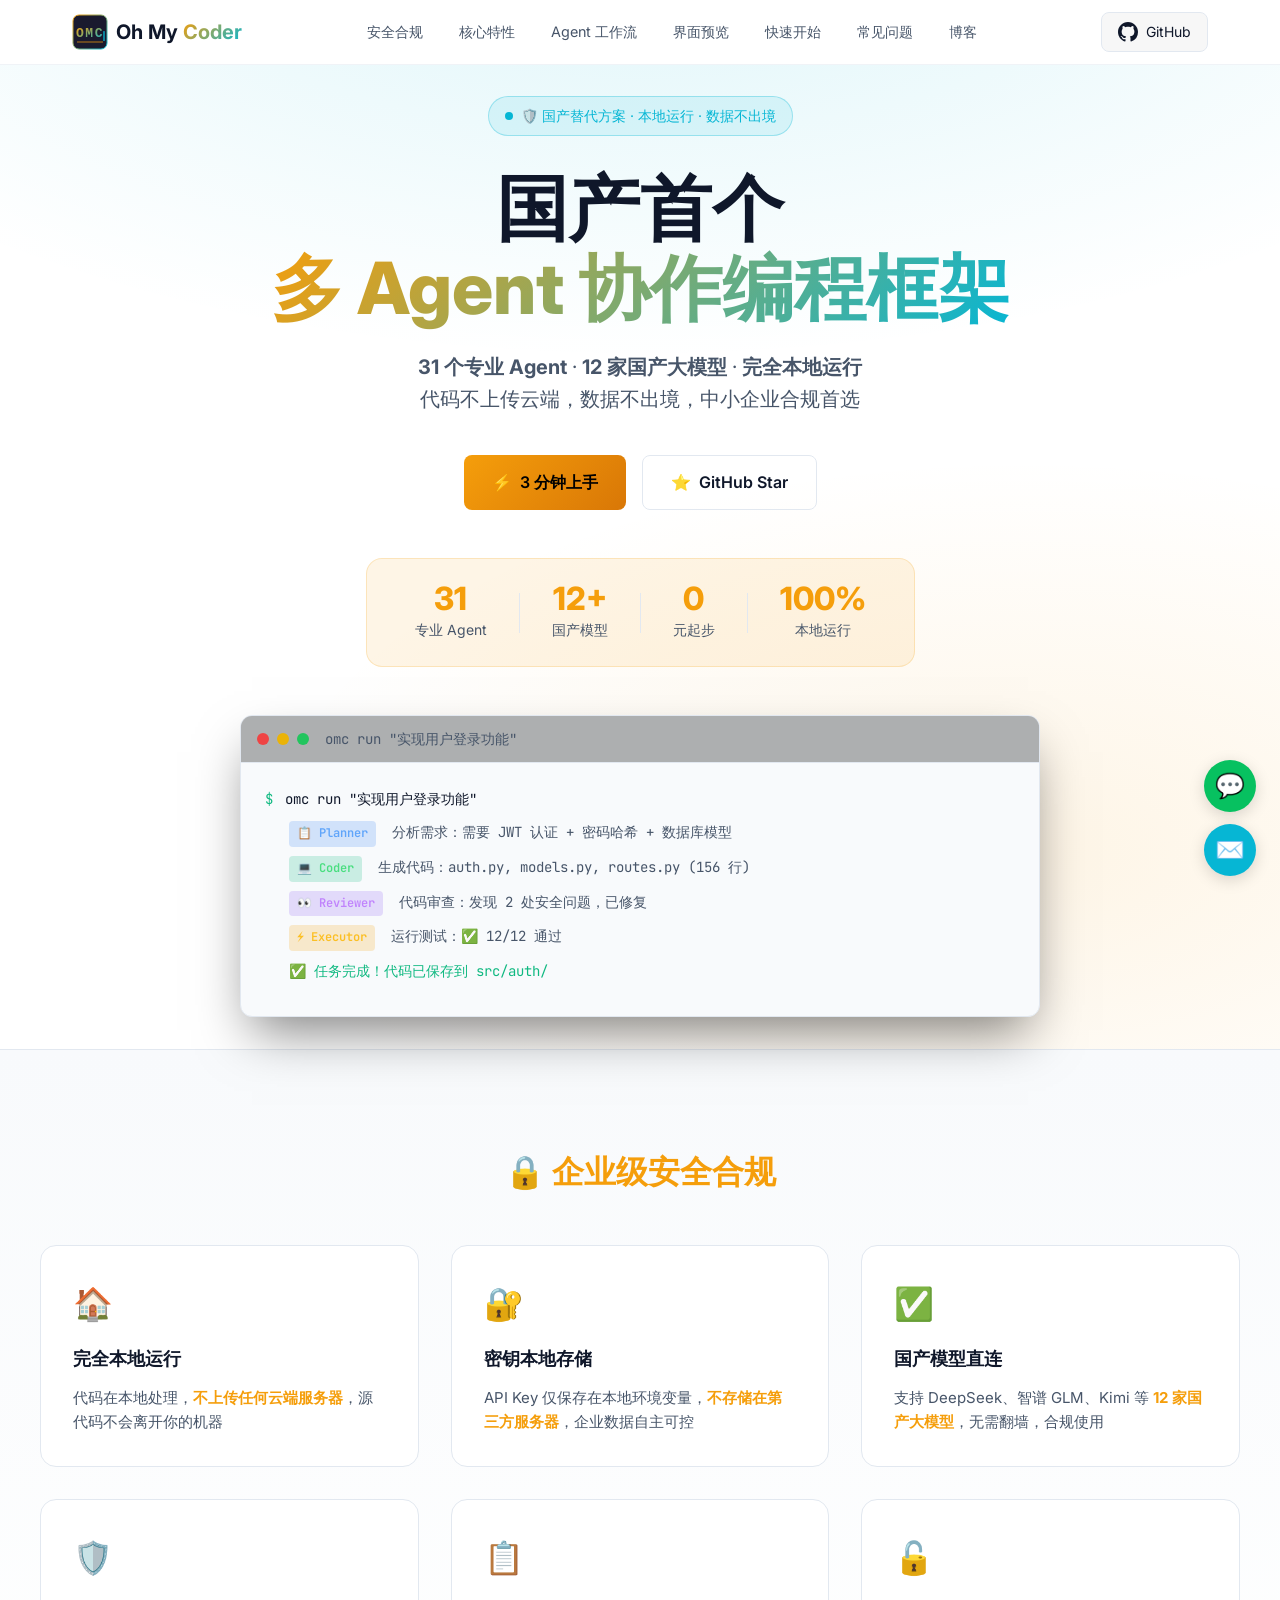
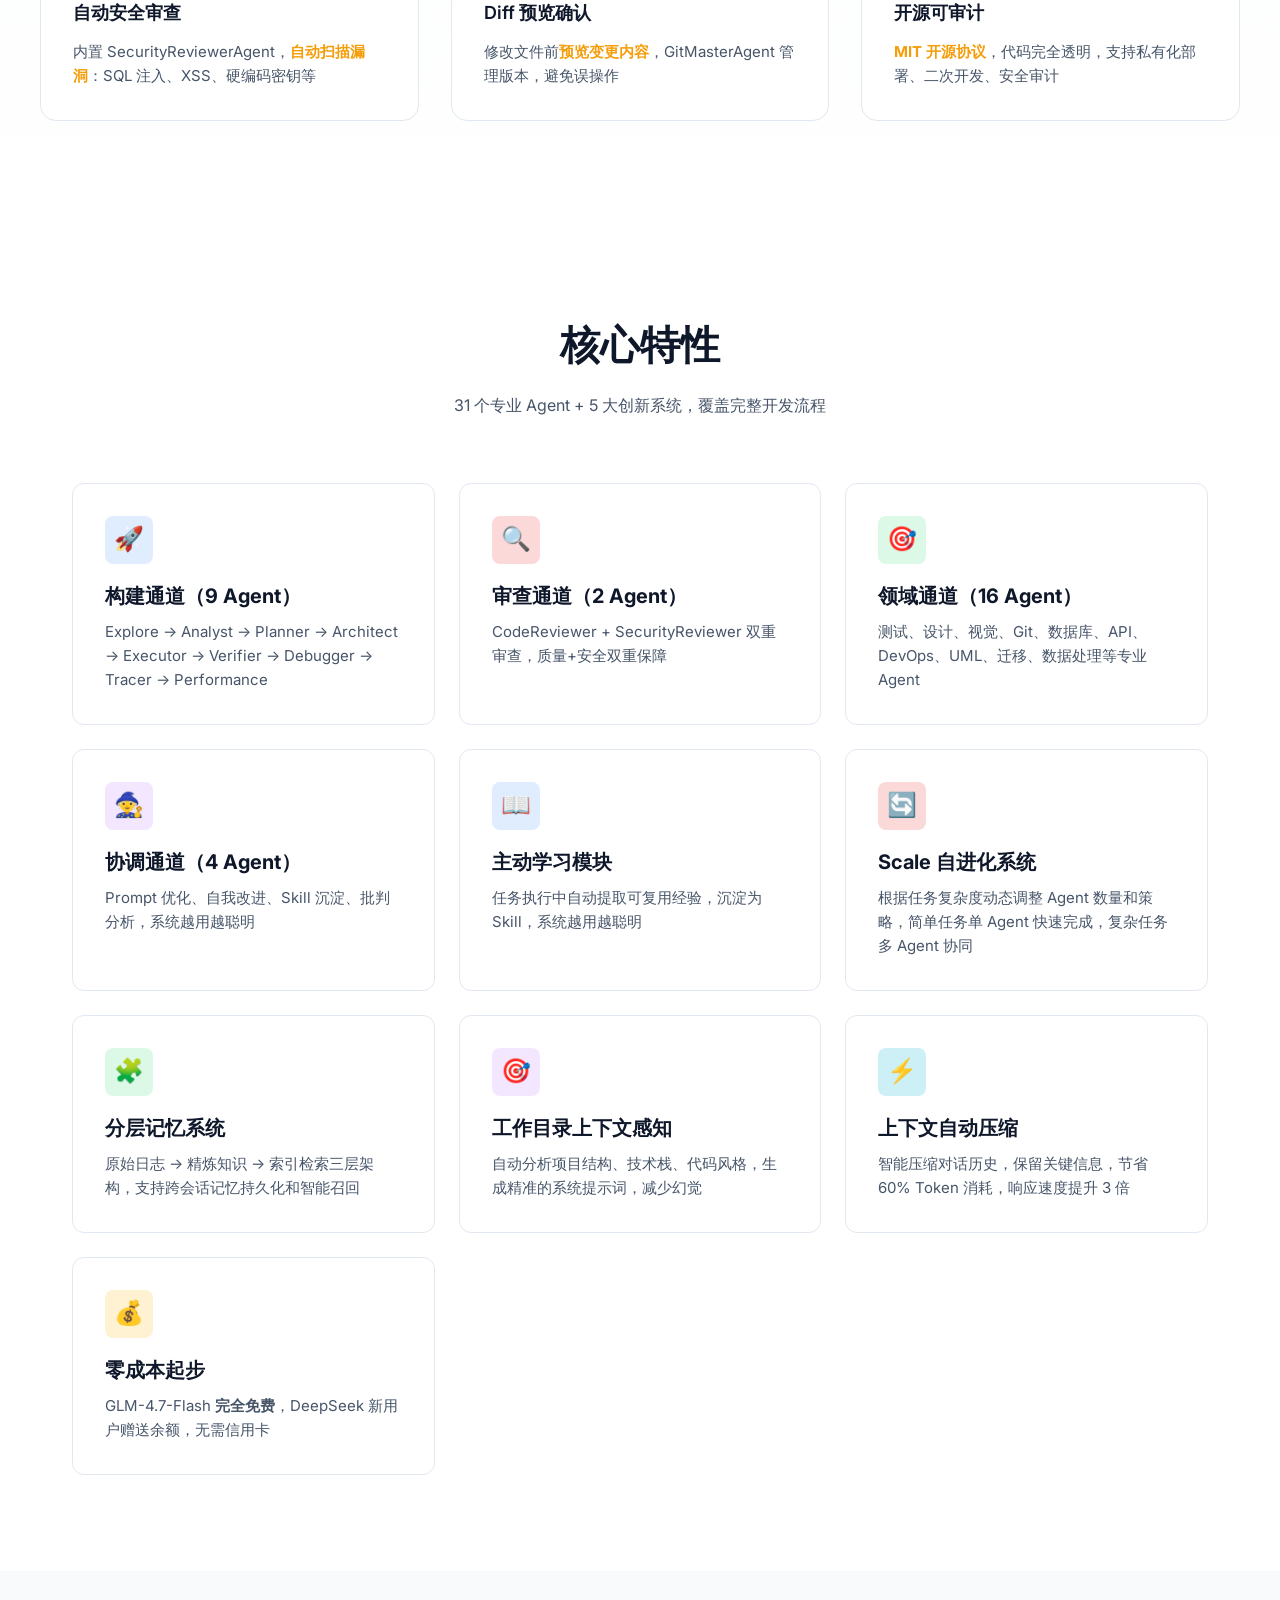
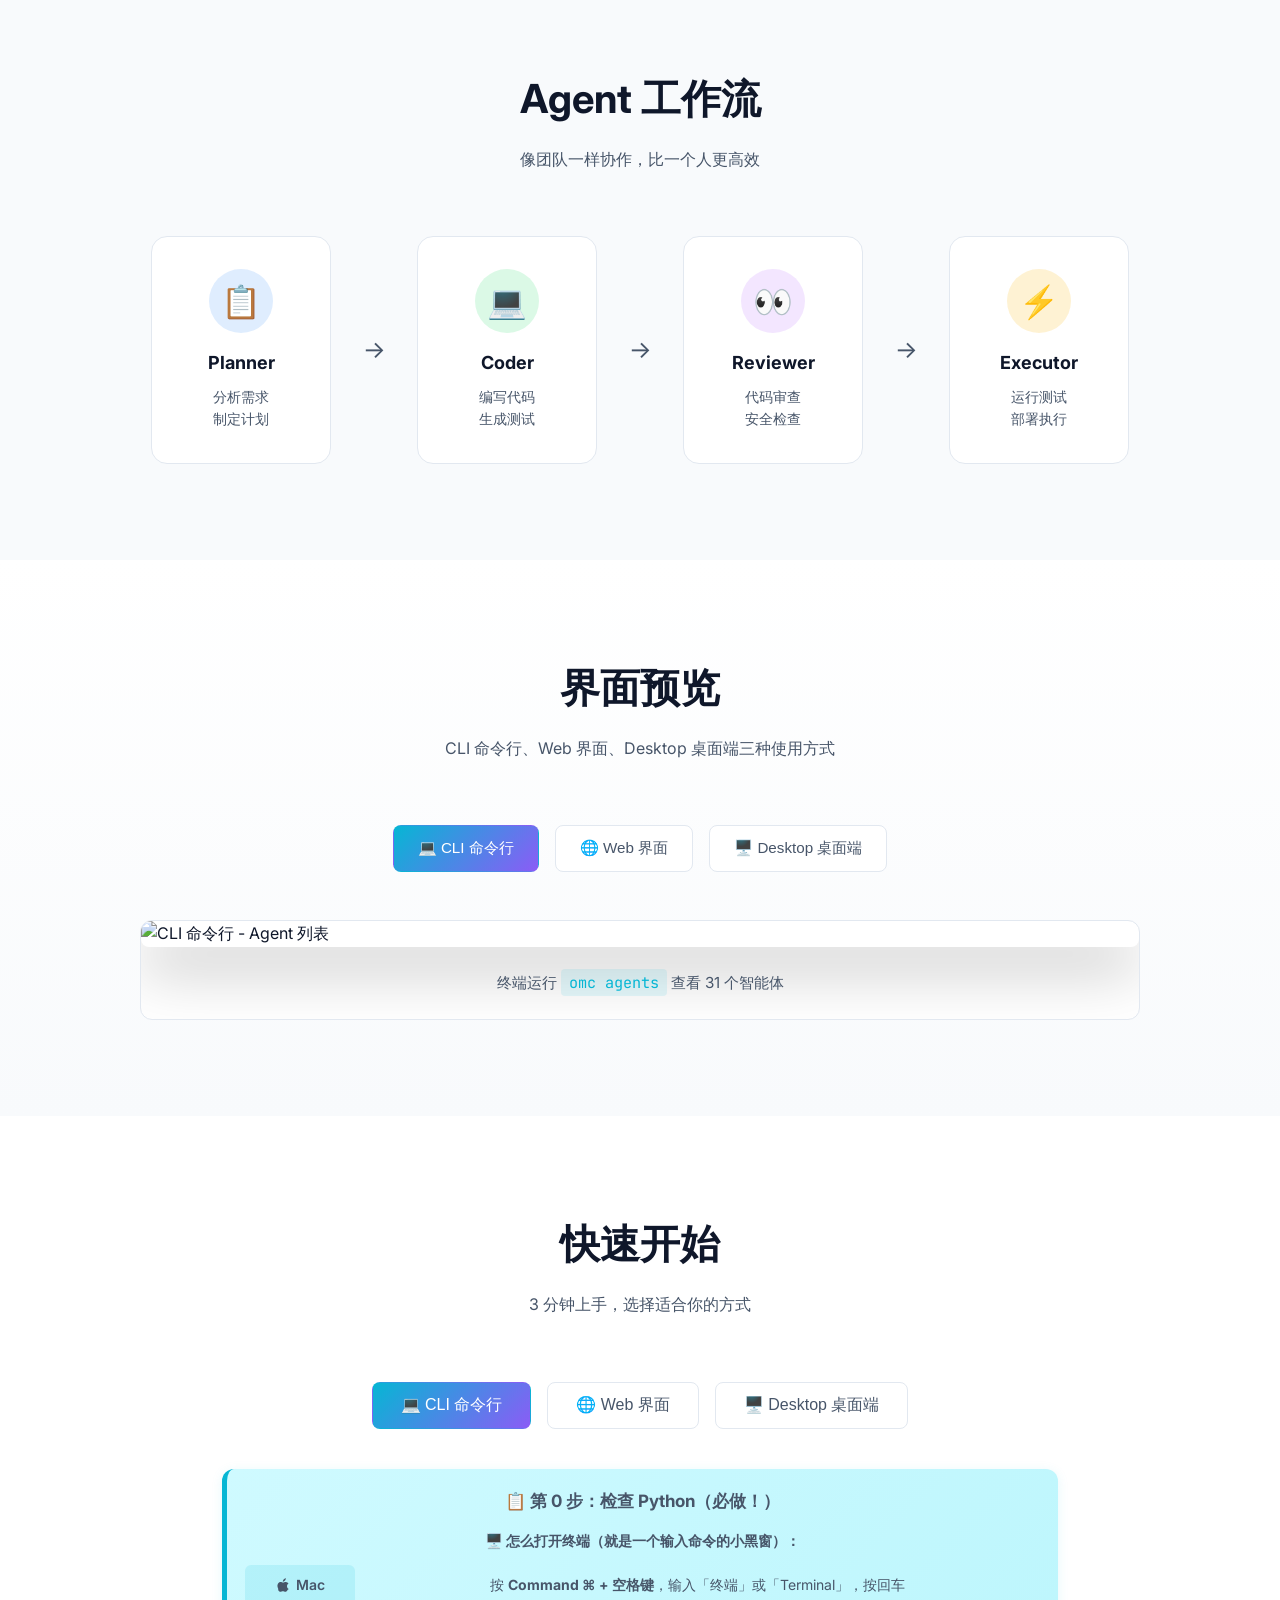
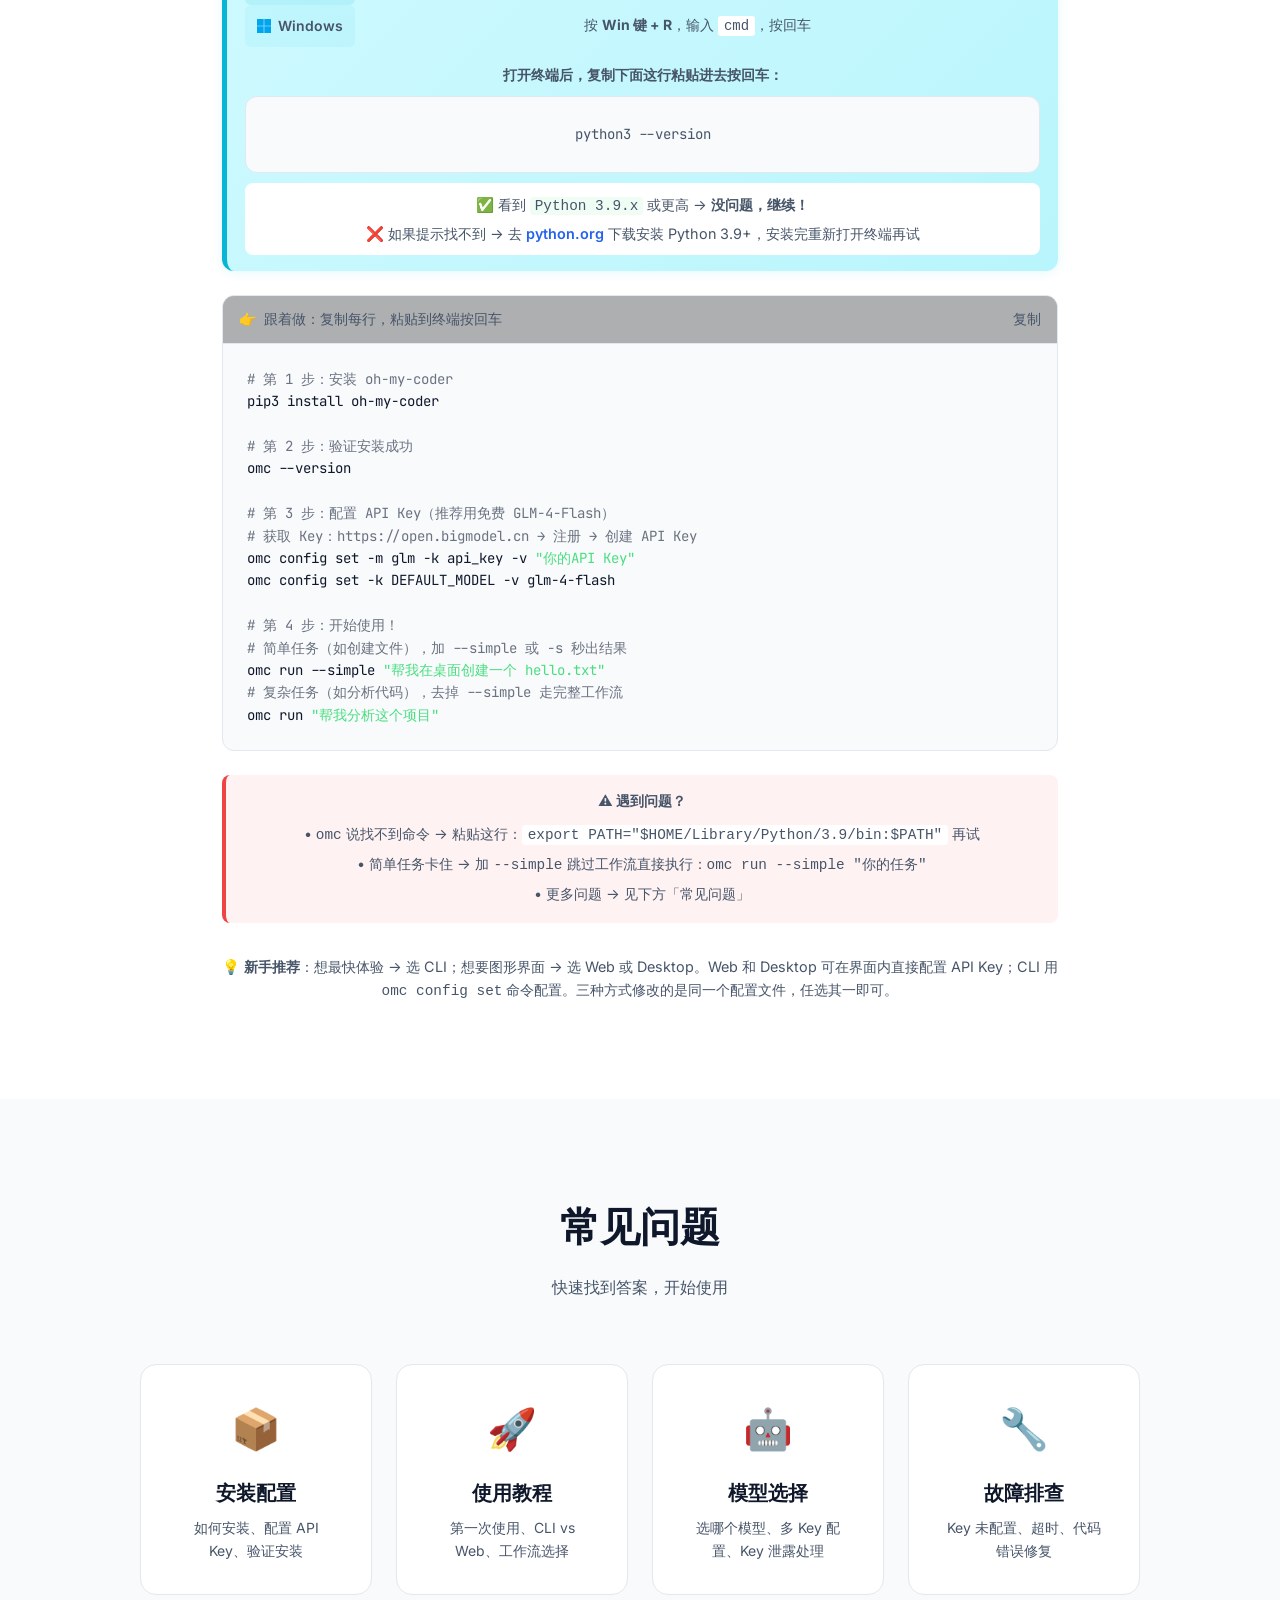
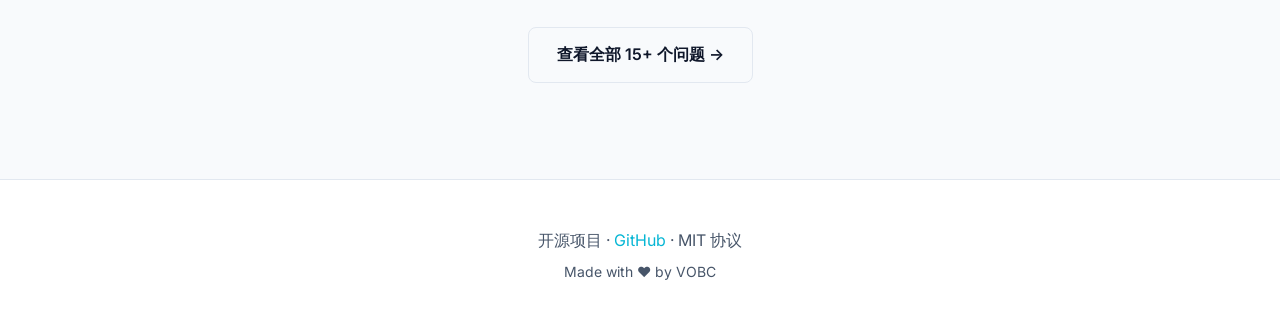
==== website/index.html @ d171e84e "Türkçe çeviri + Google Gemini desteği + deploy hazırlığı - Tüm kullanıcı arayüzü ve kaynak kodu Çinc" ====
<!DOCTYPE html>
<html lang="tr">
<head>
    <meta charset="UTF-8">
    <meta name="viewport" content="width=device-width, initial-scale=1.0">
    <title>Oh My Coder - AI Çoklu Agent İşbirliği Programlama Asistanı</title>
    <link rel="icon" type="image/svg+xml" href="assets/logo.svg">
    <link rel="preconnect" href="https://fonts.googleapis.com">
    <link href="https://fonts.googleapis.com/css2?family=JetBrains+Mono:wght@400;600;700&family=Inter:wght@400;500;600;700;800&display=swap" rel="stylesheet">
    <style>
        :root {
            --bg-primary: #ffffff;
            --bg-secondary: #f8fafc;
            --bg-card: #ffffff;
            --text-primary: #0f172a;
            --text-secondary: #475569;
            --accent-amber: #f59e0b;
            --accent-cyan: #06b6d4;
            --accent-green: #10b981;
            --accent-purple: #8b5cf6;
            --border: #e2e8f0;
        }

        * {
            margin: 0;
            padding: 0;
            box-sizing: border-box;
        }

        body {
            font-family: 'Inter', -apple-system, sans-serif;
            background: var(--bg-primary);
            color: var(--text-primary);
            line-height: 1.6;
            overflow-x: hidden;
        }

        /* Hero Section */
        .hero {
            min-height: 100vh;
            display: flex;
            flex-direction: column;
            justify-content: center;
            align-items: center;
            text-align: center;
            padding: 2rem;
            position: relative;
            background: 
                radial-gradient(ellipse 80% 50% at 50% -20%, rgba(6, 182, 212, 0.15), transparent),
                radial-gradient(ellipse 60% 40% at 80% 80%, rgba(245, 158, 11, 0.1), transparent);
        }

        .hero-badge {
            display: inline-flex;
            align-items: center;
            gap: 0.5rem;
            padding: 0.5rem 1rem;
            background: rgba(6, 182, 212, 0.1);
            border: 1px solid rgba(6, 182, 212, 0.3);
            border-radius: 9999px;
            font-size: 0.875rem;
            color: var(--accent-cyan);
            margin-bottom: 2rem;
            animation: fadeInUp 0.6s ease-out;
        }

        .hero-badge::before {
            content: '';
            width: 8px;
            height: 8px;
            background: var(--accent-cyan);
            border-radius: 50%;
            animation: pulse 2s infinite;
        }

        .hero h1 {
            font-size: clamp(2.5rem, 6vw, 4.5rem);
            font-weight: 800;
            line-height: 1.1;
            margin-bottom: 1.5rem;
            animation: fadeInUp 0.6s ease-out 0.1s both;
        }

        .hero h1 .highlight {
            background: linear-gradient(135deg, var(--accent-amber), var(--accent-cyan));
            -webkit-background-clip: text;
            -webkit-text-fill-color: transparent;
            background-clip: text;
        }

        .hero-subtitle {
            font-size: clamp(1rem, 2vw, 1.25rem);
            color: var(--text-secondary);
            max-width: 600px;
            margin-bottom: 2.5rem;
            animation: fadeInUp 0.6s ease-out 0.2s both;
        }

        .hero-buttons {
            display: flex;
            gap: 1rem;
            flex-wrap: wrap;
            justify-content: center;
            animation: fadeInUp 0.6s ease-out 0.3s both;
        }

        .btn {
            display: inline-flex;
            align-items: center;
            gap: 0.5rem;
            padding: 0.875rem 1.75rem;
            border-radius: 0.5rem;
            font-weight: 600;
            text-decoration: none;
            transition: all 0.2s;
            cursor: pointer;
            border: none;
            font-size: 1rem;
        }

        .btn-primary {
            background: linear-gradient(135deg, var(--accent-amber), #d97706);
            color: #000;
        }

        .btn-primary:hover {
            transform: translateY(-2px);
            box-shadow: 0 10px 40px rgba(245, 158, 11, 0.3);
        }

        .btn-secondary {
            background: transparent;
            color: var(--text-primary);
            border: 1px solid var(--border);
        }

        .btn-secondary:hover {
            background: rgba(255,255,255,0.05);
            border-color: var(--accent-cyan);
        }

        /* Terminal Demo */
        .terminal-demo {
            max-width: 800px;
            width: 100%;
            margin: 3rem auto 0;
            background: var(--bg-secondary);
            border-radius: 0.75rem;
            border: 1px solid var(--border);
            overflow: hidden;
            animation: fadeInUp 0.6s ease-out 0.4s both;
            box-shadow: 0 25px 50px -12px rgba(0, 0, 0, 0.5);
        }

        .terminal-header {
            display: flex;
            align-items: center;
            gap: 0.5rem;
            padding: 0.75rem 1rem;
            background: rgba(0,0,0,0.3);
            border-bottom: 1px solid var(--border);
        }

        .terminal-dot {
            width: 12px;
            height: 12px;
            border-radius: 50%;
        }

        .terminal-dot.red { background: #ef4444; }
        .terminal-dot.yellow { background: #eab308; }
        .terminal-dot.green { background: #22c55e; }

        .terminal-title {
            margin-left: 0.5rem;
            font-size: 0.875rem;
            color: var(--text-secondary);
            font-family: 'JetBrains Mono', monospace;
        }

        .terminal-body {
            padding: 1.5rem;
            font-family: 'JetBrains Mono', monospace;
            font-size: 0.875rem;
            line-height: 1.8;
        }

        .terminal-line {
            display: flex;
            align-items: flex-start;
            gap: 0.75rem;
            margin-bottom: 0.5rem;
            opacity: 0;
            animation: typeIn 0.3s ease-out forwards;
        }

        .terminal-prompt {
            color: var(--accent-green);
            flex-shrink: 0;
        }

        .terminal-command {
            color: var(--text-primary);
        }

        .terminal-output {
            color: var(--text-secondary);
            padding-left: 1.5rem;
        }

        .terminal-agent {
            display: inline-flex;
            align-items: center;
            gap: 0.25rem;
            padding: 0.125rem 0.5rem;
            border-radius: 0.25rem;
            font-size: 0.75rem;
            font-weight: 600;
            margin-right: 0.5rem;
        }

        .agent-planner { background: rgba(59, 130, 246, 0.2); color: #60a5fa; }
        .agent-coder { background: rgba(16, 185, 129, 0.2); color: #4ade80; }
        .agent-reviewer { background: rgba(139, 92, 246, 0.2); color: #c084fc; }
        .agent-executor { background: rgba(245, 158, 11, 0.2); color: #fbbf24; }

        /* Stats Bar */
        .stats-bar {
            display: flex;
            justify-content: center;
            align-items: center;
            gap: 2rem;
            margin-top: 3rem;
            padding: 1.5rem 3rem;
            background: rgba(245, 158, 11, 0.1);
            border: 1px solid rgba(245, 158, 11, 0.2);
            border-radius: 1rem;
            animation: fadeInUp 0.6s ease-out 0.5s both;
        }

        .stat-item {
            text-align: center;
        }

        .stat-number {
            font-size: 2rem;
            font-weight: 800;
            color: var(--accent-amber);
            line-height: 1;
        }

        .stat-label {
            font-size: 0.875rem;
            color: var(--text-secondary);
            margin-top: 0.25rem;
        }

        .stat-divider {
            width: 1px;
            height: 40px;
            background: var(--border);
        }

        @media (max-width: 768px) {
            .stats-bar {
                flex-wrap: wrap;
                gap: 1rem;
                padding: 1rem;
            }
            .stat-divider {
                display: none;
            }
            .stat-item {
                min-width: 80px;
            }
        }

        /* Features */
        .features {
            padding: 6rem 2rem;
            max-width: 1200px;
            margin: 0 auto;
        }

        .section-title {
            text-align: center;
            font-size: 2.5rem;
            font-weight: 700;
            margin-bottom: 1rem;
        }

        .section-subtitle {
            text-align: center;
            color: var(--text-secondary);
            margin-bottom: 4rem;
        }

        .features-grid {
            display: grid;
            grid-template-columns: repeat(auto-fit, minmax(280px, 1fr));
            gap: 1.5rem;
        }

        .feature-card {
            background: var(--bg-card);
            border: 1px solid var(--border);
            border-radius: 0.75rem;
            padding: 2rem;
            transition: all 0.3s;
        }

        .feature-card:hover {
            transform: translateY(-4px);
            border-color: var(--accent-cyan);
            box-shadow: 0 20px 40px rgba(6, 182, 212, 0.1);
        }

        .feature-icon {
            width: 48px;
            height: 48px;
            display: flex;
            align-items: center;
            justify-content: center;
            border-radius: 0.5rem;
            font-size: 1.5rem;
            margin-bottom: 1rem;
        }

        .feature-card h3 {
            font-size: 1.25rem;
            margin-bottom: 0.5rem;
        }

        .feature-card p {
            color: var(--text-secondary);
            font-size: 0.9375rem;
        }

        /* Agents */
        .agents-section {
            padding: 6rem 2rem;
            background: var(--bg-secondary);
        }

        .agents-container {
            max-width: 1000px;
            margin: 0 auto;
        }

        .agents-visual {
            display: flex;
            justify-content: center;
            gap: 2rem;
            flex-wrap: wrap;
            margin-top: 3rem;
        }

        .agent-node {
            text-align: center;
            padding: 2rem;
            background: var(--bg-card);
            border: 1px solid var(--border);
            border-radius: 1rem;
            min-width: 180px;
            transition: all 0.3s;
        }

        .agent-node:hover {
            transform: scale(1.05);
        }

        .agent-node.planner:hover { border-color: #60a5fa; box-shadow: 0 0 30px rgba(96, 165, 250, 0.2); }
        .agent-node.coder:hover { border-color: #4ade80; box-shadow: 0 0 30px rgba(74, 222, 128, 0.2); }
        .agent-node.reviewer:hover { border-color: #c084fc; box-shadow: 0 0 30px rgba(192, 132, 252, 0.2); }
        .agent-node.executor:hover { border-color: #fbbf24; box-shadow: 0 0 30px rgba(251, 191, 36, 0.2); }

        .agent-avatar {
            width: 64px;
            height: 64px;
            border-radius: 50%;
            display: flex;
            align-items: center;
            justify-content: center;
            font-size: 2rem;
            margin: 0 auto 1rem;
        }

        .agent-node.planner .agent-avatar { background: rgba(96, 165, 250, 0.2); }
        .agent-node.coder .agent-avatar { background: rgba(74, 222, 128, 0.2); }
        .agent-node.reviewer .agent-avatar { background: rgba(192, 132, 252, 0.2); }
        .agent-node.executor .agent-avatar { background: rgba(251, 191, 36, 0.2); }

        .agent-node h4 {
            font-size: 1.125rem;
            margin-bottom: 0.5rem;
        }

        .agent-node p {
            color: var(--text-secondary);
            font-size: 0.875rem;
        }

        .agent-arrow {
            display: flex;
            align-items: center;
            color: var(--text-secondary);
            font-size: 1.5rem;
        }

        /* Quick Start */
        .quickstart {
            padding: 6rem 2rem;
            max-width: 900px;
            margin: 0 auto;
        }

        /* Quick Start Tabs */
        .qs-tabs {
            display: flex;
            justify-content: center;
            gap: 1rem;
            margin-bottom: 2.5rem;
            flex-wrap: wrap;
        }

        .qs-tab-btn {
            padding: 0.75rem 1.75rem;
            background: var(--bg-card);
            border: 1px solid var(--border);
            border-radius: 8px;
            color: var(--text-secondary);
            font-size: 1rem;
            font-weight: 500;
            cursor: pointer;
            transition: all 0.3s ease;
        }

        .qs-tab-btn:hover {
            border-color: var(--accent-cyan);
            color: var(--text-primary);
            transform: translateY(-2px);
        }

        .qs-tab-btn.active {
            background: linear-gradient(135deg, var(--accent-cyan), var(--accent-purple));
            color: white;
            border-color: transparent;
        }

        .qs-content.hidden { display: none; }

        .qs-note {
            text-align: center;
            margin-top: 2rem;
            color: var(--text-secondary);
            font-size: 0.9rem;
        }

        .qs-note a {
            color: var(--accent-cyan);
            text-decoration: none;
            font-weight: 500;
        }

        .qs-note a:hover { text-decoration: underline; }

        /* 各 Tab 主题色 — 第 0 步提示框 */
        .qs-note-cyan {
            background: linear-gradient(135deg, rgb(207 250 255) 0%, rgb(185 245 252) 100%);
            border-left: 5px solid var(--accent-cyan);
            box-shadow: 0 2px 12px rgba(6,182,212,0.10);
        }
        .qs-note-purple {
            background: linear-gradient(135deg, #ede9fe 0%, #ddd6fe 100%);
            border-left: 5px solid var(--accent-purple);
            box-shadow: 0 2px 12px rgba(139,92,246,0.10);
        }
        .qs-note-amber {
            background: linear-gradient(135deg, #fef3c7 0%, #fde68a 100%);
            border-left: 5px solid #f59e0b;
            box-shadow: 0 2px 12px rgba(245,158,11,0.10);
        }

        /* Trust Banner */
        .trust-banner {
            padding: 6rem 2rem;
            background: linear-gradient(180deg, var(--bg-secondary) 0%, var(--bg-primary) 100%);
            border-top: 1px solid var(--border);
        }

        .trust-container {
            max-width: 1200px;
            margin: 0 auto;
        }

        .trust-title {
            text-align: center;
            font-size: 2rem;
            font-weight: 700;
            margin-bottom: 3rem;
            color: var(--accent-amber);
        }

        .trust-grid {
            display: grid;
            grid-template-columns: repeat(auto-fit, minmax(300px, 1fr));
            gap: 2rem;
        }

        .trust-item {
            background: var(--bg-card);
            border: 1px solid var(--border);
            border-radius: 1rem;
            padding: 2rem;
            transition: all 0.3s;
        }

        .trust-item:hover {
            border-color: var(--accent-amber);
            transform: translateY(-4px);
        }

        .trust-icon {
            font-size: 2rem;
            margin-bottom: 1rem;
        }

        .trust-item h3 {
            font-size: 1.125rem;
            font-weight: 600;
            margin-bottom: 0.75rem;
            color: var(--text-primary);
        }

        .trust-item p {
            color: var(--text-secondary);
            font-size: 0.9375rem;
            line-height: 1.6;
        }

        .trust-item strong {
            color: var(--accent-amber);
        }

        /* FAQ Preview */
        .faq-preview {
            padding: 6rem 2rem;
            background: var(--bg-secondary);
        }

        .faq-grid {
            display: grid;
            grid-template-columns: repeat(auto-fit, minmax(220px, 1fr));
            gap: 1.5rem;
            max-width: 1000px;
            margin: 0 auto;
        }

        .faq-card {
            background: var(--bg-card);
            border: 1px solid var(--border);
            border-radius: 1rem;
            padding: 2rem;
            text-align: center;
            text-decoration: none;
            color: var(--text-primary);
            transition: all 0.3s;
        }

        .faq-card:hover {
            border-color: var(--accent-amber);
            transform: translateY(-4px);
            box-shadow: 0 20px 40px rgba(245, 158, 11, 0.1);
        }

        .faq-icon-large {
            font-size: 2.5rem;
            margin-bottom: 1rem;
        }

        .faq-card h3 {
            font-size: 1.25rem;
            font-weight: 600;
            margin-bottom: 0.5rem;
        }

        .faq-card p {
            color: var(--text-secondary);
            font-size: 0.875rem;
        }

        .code-block {
            background: var(--bg-secondary);
            border: 1px solid var(--border);
            border-radius: 0.75rem;
            overflow: hidden;
            margin: 1.5rem 0;
        }

        .code-header {
            display: flex;
            align-items: center;
            justify-content: space-between;
            padding: 0.75rem 1rem;
            background: rgba(0,0,0,0.3);
            border-bottom: 1px solid var(--border);
        }

        .code-lang {
            font-size: 0.875rem;
            color: var(--text-secondary);
            font-family: 'JetBrains Mono', monospace;
        }

        .copy-btn {
            background: none;
            border: none;
            color: var(--text-secondary);
            cursor: pointer;
            font-size: 0.875rem;
            transition: color 0.2s;
        }

        .copy-btn:hover {
            color: var(--text-primary);
        }

        .code-content {
            padding: 1.5rem;
            font-family: 'JetBrains Mono', monospace;
            font-size: 0.875rem;
            overflow-x: auto;
        }

        .code-content .comment { color: #6b7280; }
        .code-content .keyword { color: #c084fc; }
        .code-content .string { color: #4ade80; }

        /* Footer */
        footer {
            text-align: center;
            padding: 3rem 2rem;
            border-top: 1px solid var(--border);
            color: var(--text-secondary);
        }

        footer a {
            color: var(--accent-cyan);
            text-decoration: none;
        }

        footer a:hover {
            text-decoration: underline;
        }

        /* Animations */
        @keyframes fadeInUp {
            from {
                opacity: 0;
                transform: translateY(20px);
            }
            to {
                opacity: 1;
                transform: translateY(0);
            }
        }

        @keyframes pulse {
            0%, 100% { opacity: 1; }
            50% { opacity: 0.5; }
        }

        @keyframes typeIn {
            from { opacity: 0; transform: translateX(-10px); }
            to { opacity: 1; transform: translateX(0); }
        }

        /* Responsive */
        @media (max-width: 768px) {
            .hero h1 {
                font-size: 2rem;
            }
            
            .agents-visual {
                flex-direction: column;
                align-items: center;
            }
            
            .agent-arrow {
                transform: rotate(90deg);
            }
        }

    /* Navigation Bar */
    .navbar {
        position: fixed;
        top: 0;
        left: 0;
        right: 0;
        z-index: 1000;
        background: rgba(255, 255, 255, 0.85);
        backdrop-filter: blur(12px);
        -webkit-backdrop-filter: blur(12px);
        border-bottom: 1px solid rgba(226, 232, 240, 0.5);
        transition: all 0.3s ease;
    }

    .navbar.scrolled {
        background: rgba(255, 255, 255, 0.95);
        box-shadow: 0 4px 20px rgba(0, 0, 0, 0.08);
    }

    .navbar-inner {
        max-width: 1200px;
        margin: 0 auto;
        display: flex;
        align-items: center;
        justify-content: space-between;
        padding: 0 2rem;
        height: 64px;
    }

    .navbar-brand {
        display: flex;
        align-items: center;
        gap: 0.5rem;
        text-decoration: none;
        color: var(--text-primary);
        font-weight: 700;
        font-size: 1.25rem;
    }

    .navbar-brand .logo-icon {
        display: inline-flex;
        align-items: center;
        width: 36px;
        height: 36px;
        flex-shrink: 0;
    }

    .navbar-brand .brand-highlight {
        background: linear-gradient(135deg, var(--accent-amber), var(--accent-cyan));
        -webkit-background-clip: text;
        -webkit-text-fill-color: transparent;
        background-clip: text;
    }

    .navbar-links {
        display: flex;
        align-items: center;
        gap: 0.25rem;
    }

    .navbar-links a {
        color: var(--text-secondary);
        text-decoration: none;
        font-size: 0.9rem;
        padding: 0.5rem 1rem;
        border-radius: 0.5rem;
        transition: all 0.2s;
        white-space: nowrap;
    }

    .navbar-links a:hover {
        color: var(--text-primary);
        background: rgba(0, 0, 0, 0.05);
    }

    .navbar-actions {
        display: flex;
        align-items: center;
        gap: 0.75rem;
    }

    .btn-github {
        display: inline-flex;
        align-items: center;
        gap: 0.5rem;
        padding: 0.5rem 1rem;
        background: rgba(0, 0, 0, 0.03);
        border: 1px solid var(--border);
        border-radius: 0.5rem;
        color: var(--text-primary);
        text-decoration: none;
        font-size: 0.875rem;
        transition: all 0.2s;
    }

    .btn-github:hover {
        background: rgba(0, 0, 0, 0.06);
        border-color: var(--accent-cyan);
    }

    .mobile-toggle {
        display: none;
        background: none;
        border: none;
        color: var(--text-primary);
        font-size: 1.5rem;
        cursor: pointer;
        padding: 0.5rem;
    }

    html {
        scroll-behavior: smooth;
        scroll-padding-top: 80px;
    }

    body {
        padding-top: 64px;
    }

    @media (max-width: 768px) {
        .navbar-links {
            display: none;
            position: absolute;
            top: 64px;
            left: 0;
            right: 0;
            background: rgba(255, 255, 255, 0.98);
            border-bottom: 1px solid var(--border);
            flex-direction: column;
            padding: 1rem;
        }

        .navbar-links.active {
            display: flex;
        }

        .navbar-links a {
            padding: 0.75rem 1rem;
            width: 100%;
        }

        .mobile-toggle {
            display: block;
        }

        .navbar-actions .btn-github {
            display: none;
        }
    }

    </style>
</head>
<body>
    <!-- Navigation Bar -->
    <nav class="navbar">
        <div class="navbar-inner">
            <a href="#" class="navbar-brand">
                <span class="logo-icon"><svg xmlns="http://www.w3.org/2000/svg" viewBox="0 0 36 36" width="36" height="36" style="vertical-align:middle"><defs><linearGradient id="gnb" x1="0%" y1="0%" x2="100%" y2="100%"><stop offset="0%" style="stop-color:#f59e0b"/><stop offset="100%" style="stop-color:#06b6d4"/></linearGradient></defs><rect x="1" y="1" width="34" height="34" rx="6" ry="6" fill="#1a1a2e" stroke="url(#gnb)" stroke-width="1"/><text x="18" y="23" font-family="monospace" font-size="13" font-weight="bold" fill="url(#gnb)" text-anchor="middle" letter-spacing="1.5">OMC</text><line x1="5" y1="28" x2="31" y2="28" stroke="#f59e0b" stroke-width="1.2" opacity="0.6"/><rect x="31" y="17" width="2" height="10" rx="0.5" fill="#06b6d4"><animate attributeName="opacity" values="0.8;0.1;0.8" dur="1.2s" repeatCount="indefinite"/></rect></svg></span>
                <span>Oh My <span class="brand-highlight">Coder</span></span>
            </a>
            <div class="navbar-links">
                <a href="#security">安全合规</a>
                <a href="#features">核心特性</a>
                <a href="#agents">Agent 工作流</a>
                <a href="#screenshots">界面预览</a>
                <a href="#quickstart">快速开始</a>
                <a href="#faq">常见问题</a>
                <a href="blog.html">博客</a>
            </div>
            <div class="navbar-actions">
                <a href="https://github.com/VOBC/oh-my-coder" target="_blank" class="btn-github">
                    <svg width="20" height="20" viewBox="0 0 16 16" fill="currentColor"><path d="M8 0C3.58 0 0 3.58 0 8c0 3.54 2.29 6.53 5.47 7.59.4.07.55-.17.55-.38 0-.19-.01-.82-.01-1.49-2.01.37-2.53-.49-2.69-.94-.09-.23-.48-.94-.82-1.13-.28-.15-.68-.52-.01-.53.63-.01 1.08.58 1.23.82.72 1.21 1.87.87 2.33.66.07-.52.28-.87.51-1.07-1.78-.2-3.64-.89-3.64-3.95 0-.87.31-1.59.82-2.15-.08-.2-.36-1.02.08-2.12 0 0 .67-.21 2.2.82.64-.18 1.32-.27 2-.27.68 0 1.36.09 2 .27 1.53-1.04 2.2-.82 2.2-.82.44 1.1.16 1.92.08 2.12.51.56.82 1.27.82 2.15 0 3.07-1.87 3.75-3.65 3.95.29.25.54.73.54 1.48 0 1.07-.01 1.93-.01 2.2 0 .21.15.46.55.38A8.013 8.013 0 0016 8c0-4.42-3.58-8-8-8z"/></svg>
                    GitHub
                </a>
                <button class="mobile-toggle" onclick="document.querySelector('.navbar-links').classList.toggle('active')">☰</button>
            </div>
        </div>
    </nav>

    <!-- Hero -->
    <section class="hero">
        <div class="hero-badge">🛡️ 国产替代方案 · 本地运行 · 数据不出境</div>
        <h1>
            国产首个<br>
            <span class="highlight">多 Agent 协作编程框架</span>
        </h1>
        <p class="hero-subtitle">
            <strong>31 个专业 Agent</strong> · <strong>12 家国产大模型</strong> · <strong>完全本地运行</strong><br>
            代码不上传云端，数据不出境，中小企业合规首选
        </p>
        <div class="hero-buttons">
            <a href="#quickstart" class="btn btn-primary">
                <span>⚡</span> 3 分钟上手
            </a>
            <a href="https://github.com/vobc/oh-my-coder" class="btn btn-secondary" target="_blank">
                <span>⭐</span> GitHub Star
            </a>
        </div>

        <!-- Stats Bar -->
        <div class="stats-bar">
            <div class="stat-item">
                <div class="stat-number">31</div>
                <div class="stat-label">专业 Agent</div>
            </div>
            <div class="stat-divider"></div>
            <div class="stat-item">
                <div class="stat-number">12+</div>
                <div class="stat-label">国产模型</div>
            </div>
            <div class="stat-divider"></div>
            <div class="stat-item">
                <div class="stat-number">0</div>
                <div class="stat-label">元起步</div>
            </div>
            <div class="stat-divider"></div>
            <div class="stat-item">
                <div class="stat-number">100%</div>
                <div class="stat-label">本地运行</div>
            </div>
        </div>

        <!-- Terminal Demo -->
        <div class="terminal-demo">
            <div class="terminal-header">
                <div class="terminal-dot red"></div>
                <div class="terminal-dot yellow"></div>
                <div class="terminal-dot green"></div>
                <span class="terminal-title">omc run "实现用户登录功能"</span>
            </div>
            <div class="terminal-body">
                <div class="terminal-line" style="animation-delay: 0.5s">
                    <span class="terminal-prompt">$</span>
                    <span class="terminal-command">omc run "实现用户登录功能"</span>
                </div>
                <div class="terminal-line" style="animation-delay: 1s">
                    <span class="terminal-output">
                        <span class="terminal-agent agent-planner">📋 Planner</span>
                        分析需求：需要 JWT 认证 + 密码哈希 + 数据库模型
                    </span>
                </div>
                <div class="terminal-line" style="animation-delay: 1.5s">
                    <span class="terminal-output">
                        <span class="terminal-agent agent-coder">💻 Coder</span>
                        生成代码：auth.py, models.py, routes.py (156 行)
                    </span>
                </div>
                <div class="terminal-line" style="animation-delay: 2s">
                    <span class="terminal-output">
                        <span class="terminal-agent agent-reviewer">👀 Reviewer</span>
                        代码审查：发现 2 处安全问题，已修复
                    </span>
                </div>
                <div class="terminal-line" style="animation-delay: 2.5s">
                    <span class="terminal-output">
                        <span class="terminal-agent agent-executor">⚡ Executor</span>
                        运行测试：✅ 12/12 通过
                    </span>
                </div>
                <div class="terminal-line" style="animation-delay: 3s">
                    <span class="terminal-output" style="color: var(--accent-green)">
                        ✅ 任务完成！代码已保存到 src/auth/
                    </span>
                </div>
            </div>
        </div>
    </section>

    <!-- Trust Banner -->
    <section class="trust-banner" id="security">
        <div class="trust-container">
            <h2 class="trust-title">🔒 企业级安全合规</h2>
            <div class="trust-grid">
                <div class="trust-item">
                    <div class="trust-icon">🏠</div>
                    <h3>完全本地运行</h3>
                    <p>代码在本地处理，<strong>不上传任何云端服务器</strong>，源代码不会离开你的机器</p>
                </div>
                <div class="trust-item">
                    <div class="trust-icon">🔐</div>
                    <h3>密钥本地存储</h3>
                    <p>API Key 仅保存在本地环境变量，<strong>不存储在第三方服务器</strong>，企业数据自主可控</p>
                </div>
                <div class="trust-item">
                    <div class="trust-icon">✅</div>
                    <h3>国产模型直连</h3>
                    <p>支持 DeepSeek、智谱 GLM、Kimi 等 <strong>12 家国产大模型</strong>，无需翻墙，合规使用</p>
                </div>
                <div class="trust-item">
                    <div class="trust-icon">🛡️</div>
                    <h3>自动安全审查</h3>
                    <p>内置 SecurityReviewerAgent，<strong>自动扫描漏洞</strong>：SQL 注入、XSS、硬编码密钥等</p>
                </div>
                <div class="trust-item">
                    <div class="trust-icon">📋</div>
                    <h3>Diff 预览确认</h3>
                    <p>修改文件前<strong>预览变更内容</strong>，GitMasterAgent 管理版本，避免误操作</p>
                </div>
                <div class="trust-item">
                    <div class="trust-icon">🔓</div>
                    <h3>开源可审计</h3>
                    <p><strong>MIT 开源协议</strong>，代码完全透明，支持私有化部署、二次开发、安全审计</p>
                </div>
            </div>
        </div>
    </section>

    <!-- Features -->
    <section class="features" id="features">
        <h2 class="section-title">核心特性</h2>
        <p class="section-subtitle">31 个专业 Agent + 5 大创新系统，覆盖完整开发流程</p>
        
        <div class="features-grid">
            <div class="feature-card">
                <div class="feature-icon" style="background: rgba(96, 165, 250, 0.2)">🚀</div>
                <h3>构建通道（9 Agent）</h3>
                <p>Explore → Analyst → Planner → Architect → Executor → Verifier → Debugger → Tracer → Performance</p>
            </div>
            <div class="feature-card">
                <div class="feature-icon" style="background: rgba(239, 68, 68, 0.2)">🔍</div>
                <h3>审查通道（2 Agent）</h3>
                <p>CodeReviewer + SecurityReviewer 双重审查，质量+安全双重保障</p>
            </div>
            <div class="feature-card">
                <div class="feature-icon" style="background: rgba(74, 222, 128, 0.2)">🎯</div>
                <h3>领域通道（16 Agent）</h3>
                <p>测试、设计、视觉、Git、数据库、API、DevOps、UML、迁移、数据处理等专业 Agent</p>
            </div>
            <div class="feature-card">
                <div class="feature-icon" style="background: rgba(192, 132, 252, 0.2)">🧙</div>
                <h3>协调通道（4 Agent）</h3>
                <p>Prompt 优化、自我改进、Skill 沉淀、批判分析，系统越用越聪明</p>
            </div>
            <div class="feature-card">
                <div class="feature-icon" style="background: rgba(96, 165, 250, 0.2)">📖</div>
                <h3>主动学习模块</h3>
                <p>任务执行中自动提取可复用经验，沉淀为 Skill，系统越用越聪明</p>
            </div>
            <div class="feature-card">
                <div class="feature-icon" style="background: rgba(239, 68, 68, 0.2)">🔄</div>
                <h3>Scale 自进化系统</h3>
                <p>根据任务复杂度动态调整 Agent 数量和策略，简单任务单 Agent 快速完成，复杂任务多 Agent 协同</p>
            </div>
            <div class="feature-card">
                <div class="feature-icon" style="background: rgba(74, 222, 128, 0.2)">🧩</div>
                <h3>分层记忆系统</h3>
                <p>原始日志 → 精炼知识 → 索引检索三层架构，支持跨会话记忆持久化和智能召回</p>
            </div>
            <div class="feature-card">
                <div class="feature-icon" style="background: rgba(192, 132, 252, 0.2)">🎯</div>
                <h3>工作目录上下文感知</h3>
                <p>自动分析项目结构、技术栈、代码风格，生成精准的系统提示词，减少幻觉</p>
            </div>
            <div class="feature-card">
                <div class="feature-icon" style="background: rgba(6, 182, 212, 0.2)">⚡</div>
                <h3>上下文自动压缩</h3>
                <p>智能压缩对话历史，保留关键信息，节省 60% Token 消耗，响应速度提升 3 倍</p>
            </div>
            <div class="feature-card">
                <div class="feature-icon" style="background: rgba(251, 191, 36, 0.2)">💰</div>
                <h3>零成本起步</h3>
                <p>GLM-4.7-Flash <strong>完全免费</strong>，DeepSeek 新用户赠送余额，无需信用卡</p>
            </div>
        </div>
    </section>

    <!-- Agents -->
    <section class="agents-section" id="agents">
        <div class="agents-container">
            <h2 class="section-title">Agent 工作流</h2>
            <p class="section-subtitle">像团队一样协作，比一个人更高效</p>
            
            <div class="agents-visual">
                <div class="agent-node planner">
                    <div class="agent-avatar">📋</div>
                    <h4>Planner</h4>
                    <p>分析需求<br>制定计划</p>
                </div>
                <div class="agent-arrow">→</div>
                <div class="agent-node coder">
                    <div class="agent-avatar">💻</div>
                    <h4>Coder</h4>
                    <p>编写代码<br>生成测试</p>
                </div>
                <div class="agent-arrow">→</div>
                <div class="agent-node reviewer">
                    <div class="agent-avatar">👀</div>
                    <h4>Reviewer</h4>
                    <p>代码审查<br>安全检查</p>
                </div>
                <div class="agent-arrow">→</div>
                <div class="agent-node executor">
                    <div class="agent-avatar">⚡</div>
                    <h4>Executor</h4>
                    <p>运行测试<br>部署执行</p>
                </div>
            </div>
        </div>
    </section>

    <!-- Screenshots Preview -->
    <section class="screenshots-section" id="screenshots">
        <h2 class="section-title">界面预览</h2>
        <p class="section-subtitle">CLI 命令行、Web 界面、Desktop 桌面端三种使用方式</p>

        <div class="screenshots-tabs">
            <button class="tab-btn active" onclick="switchTab('cli')">💻 CLI 命令行</button>
            <button class="tab-btn" onclick="switchTab('web')">🌐 Web 界面</button>
            <button class="tab-btn" onclick="switchTab('desktop')">🖥️ Desktop 桌面端</button>
        </div>

        <div class="screenshots-content" id="tab-cli">
            <div class="screenshot-single">
                <img src="images/preview-cli.jpg" alt="CLI 命令行 - Agent 列表">
                <p class="screenshot-caption">终端运行 <code>omc agents</code> 查看 31 个智能体</p>
            </div>
        </div>

        <div class="screenshots-content hidden" id="tab-web">
            <div class="screenshot-single">
                <img src="images/preview-hero.jpg" alt="Web 界面 - 模型选择与工作流">
                <p class="screenshot-caption">Web 界面 — 多个模型可选，5 步工作流自动执行</p>
            </div>
        </div>

        <div class="screenshots-content hidden" id="tab-desktop">
            <div class="screenshot-single">
                <img src="images/preview-desktop.jpg" alt="Desktop 桌面端 - 多 Agent 协作">
                <p class="screenshot-caption">Electron 桌面应用，支持多 Agent 状态指示器和实时日志面板</p>
            </div>
        </div>
    </section>

    <!-- Quick Start -->
    <section class="quickstart" id="quickstart">
        <h2 class="section-title">快速开始</h2>
        <p class="section-subtitle">3 分钟上手，选择适合你的方式</p>

        <!-- Tab 按钮 -->
        <div class="qs-tabs">
            <button class="qs-tab-btn active" onclick="switchQsTab('cli', this)">💻 CLI 命令行</button>
            <button class="qs-tab-btn" onclick="switchQsTab('web', this)">🌐 Web 界面</button>
            <button class="qs-tab-btn" onclick="switchQsTab('desktop', this)">🖥️ Desktop 桌面端</button>
        </div>

        <!-- Tab: CLI 命令行 -->
        <div class="qs-content" id="qs-tab-cli">
            <div class="qs-note qs-note-cyan" style="margin-bottom: 16px; padding: 16px 18px; border-radius: 12px; line-height: 1.9;">
                <div style="font-size: 17px; font-weight: 700; margin-bottom: 10px;">📋 第 0 步：检查 Python（必做！）</div>
                <div style="margin-bottom: 10px;"><strong>🖥️ 怎么打开终端（就是一个输入命令的小黑窗）：</strong></div>
                <table style="width:100%; border-collapse:collapse; margin-bottom:14px; font-size:14px;">
                    <tr><td style="padding:7px 10px; background:rgba(6,182,212,0.12); border-radius:6px; font-weight:600;width:110px;white-space:nowrap;"><svg viewBox="0 0 170 170" width="14" height="14" style="vertical-align:-2px;margin-right:2px;"><path d="M150.37 130.25c-2.646 5.826-5.763 11.19-9.354 16.094-4.936 6.758-8.98 11.44-12.133 14.047-4.843 4.454-10.03 6.734-15.548 6.85-3.977 0-8.77-1.134-14.374-3.438-5.61-2.296-10.776-3.438-15.505-3.438-4.933 0-10.22 1.142-15.87 3.438-5.654 2.304-10.214 3.498-13.69 3.587-5.278.175-10.56-2.177-15.847-7.053-3.41-2.803-7.642-7.674-12.695-14.615C30.96 139.01 26.45 131.075 22.92 122.27c-3.81-9.44-5.72-18.57-5.72-27.39 0-10.116 2.186-18.86 6.555-26.23 3.51-5.968 8.096-10.683 13.766-14.148 5.668-3.465 11.76-5.235 18.28-5.365 4.225 0 9.78 1.303 16.685 3.88 6.893 2.584 11.315 3.888 13.264 3.888 1.48 0 6.333-1.506 14.54-4.512 7.75-2.76 14.28-3.902 19.59-3.432 14.48 1.17 25.35 6.86 32.55 17.1-12.94 7.84-19.33 18.83-19.16 32.97.158 10.91 4.07 20 11.71 27.24 3.48 3.305 7.37 5.79 11.68 7.46-.94 2.73-1.93 5.36-2.99 7.9zM119.11 7.06c0 8.62-3.14 16.66-9.41 24.08-7.63 8.825-16.86 13.924-26.83 13.124-.127-.97-.2-1.99-.228-3.058 0-8.275 3.58-17.135 9.94-24.375 3.18-3.65 7.22-6.687 12.12-9.008 4.89-2.296 9.5-3.56 13.84-3.802.125 1.28.187 2.56.187 3.84z" fill="currentColor"/></svg> Mac</td><td style="padding:7px 10px;">按 <strong>Command ⌘ + 空格键</strong>，输入「终端」或「Terminal」，按回车</td></tr>
                    <tr><td style="padding:7px 10px; background:rgba(6,182,212,0.06); border-radius:6px; font-weight:600;width:110px;white-space:nowrap;"><svg viewBox="0 0 23 23" width="14" height="14" style="vertical-align:-2px;margin-right:3px;display:inline-block;"><path d="M0 0h11v11H0zm12 0h11v11H12zM0 12h11v11H0zm12 0h11v11H12z" fill="#00A4EF"/></svg> Windows</td><td style="padding:7px 10px;">按 <strong>Win 键 + R</strong>，输入 <code style="background:#fff;padding:2px 6px;border-radius:3px;">cmd</code>，按回车</td></tr>
                </table>
                <div style="margin-bottom: 8px;"><strong>打开终端后，复制下面这行粘贴进去按回车：</strong></div>
                <div class="code-block" style="margin: 8px 0;">
                    <div class="code-content" style="font-size:14px;">python3 --version</div>
                </div>
                <div style="margin-top:10px;padding:8px 12px;background:#fff;border-radius:8px;">
                    ✅ 看到 <code style="background:#f0fdf4;padding:1px 5px;border-radius:3px;">Python 3.9.x</code> 或更高 → <strong>没问题，继续！</strong><br>
                    ❌ 如果提示找不到 → 去 <a href="https://python.org" target="_blank" style="color:#2563eb;font-weight:600;">python.org</a> 下载安装 Python 3.9+，安装完重新打开终端再试
                </div>
            </div>
            <div class="code-block">
                <div class="code-header"><span class="code-lang">👉 跟着做：复制每行，粘贴到终端按回车</span><button class="copy-btn" onclick="copyCode(this)">复制</button></div>
                <div class="code-content">
                    <span class="comment"># 第 1 步：安装 oh-my-coder</span><br>
                    pip3 install oh-my-coder<br><br>
                    <span class="comment"># 第 2 步：验证安装成功</span><br>
                    omc --version<br><br>
                    <span class="comment"># 第 3 步：配置 API Key（推荐用免费 GLM-4-Flash）</span><br>
                    <span class="comment"># 获取 Key：https://open.bigmodel.cn → 注册 → 创建 API Key</span><br>
                    omc config set -m glm -k api_key -v <span class="string">"你的API Key"</span><br>
                    omc config set -k DEFAULT_MODEL -v glm-4-flash<br><br>
                    <span class="comment"># 第 4 步：开始使用！</span><br>
                    <span class="comment"># 简单任务（如创建文件），加 --simple 或 -s 秒出结果</span><br>
                    omc run --simple <span class="string">"帮我在桌面创建一个 hello.txt"</span><br>
                    <span class="comment"># 复杂任务（如分析代码），去掉 --simple 走完整工作流</span><br>
                    omc run <span class="string">"帮我分析这个项目"</span><br>
                </div>
            </div>
            <div class="qs-note" style="margin-top: 14px; padding: 14px 16px; background: #fef2f2; border-left: 4px solid #ef4444; border-radius: 8px;">
                <div style="font-weight:700; margin-bottom:8px;">⚠️ 遇到问题？</div>
                <div style="line-height:2;">
                    • <code>omc</code> 说找不到命令 → 粘贴这行：<code style="background:#fff;padding:2px 6px;border-radius:3px;">export PATH="$HOME/Library/Python/3.9/bin:$PATH"</code> 再试<br>
                    • 简单任务卡住 → 加 <code>--simple</code> 跳过工作流直接执行：<code>omc run --simple "你的任务"</code><br>
                    • 更多问题 → 见下方「常见问题」<br>
                </div>
            </div>
        </div>

        <!-- Tab: Web 界面 -->
        <div class="qs-content hidden" id="qs-tab-web">
            <div class="qs-note qs-note-purple" style="margin-bottom: 16px; padding: 16px 18px; border-radius: 12px; line-height: 1.9;">
                <div style="font-size: 17px; font-weight: 700; margin-bottom: 10px;">📋 第 0 步：打开「终端」+ 检查 Python（必做！）</div>
                <div style="margin-bottom: 10px;"><strong>🖥️ 怎么打开终端（就是一个输入命令的小黑窗）：</strong></div>
                <table style="width:100%; border-collapse:collapse; margin-bottom:14px; font-size:14px;">
                    <tr><td style="padding:7px 10px; background:rgba(139,92,246,0.12); border-radius:6px; font-weight:600;width:110px;white-space:nowrap;"><svg viewBox="0 0 170 170" width="14" height="14" style="vertical-align:-2px;margin-right:2px;"><path d="M150.37 130.25c-2.646 5.826-5.763 11.19-9.354 16.094-4.936 6.758-8.98 11.44-12.133 14.047-4.843 4.454-10.03 6.734-15.548 6.85-3.977 0-8.77-1.134-14.374-3.438-5.61-2.296-10.776-3.438-15.505-3.438-4.933 0-10.22 1.142-15.87 3.438-5.654 2.304-10.214 3.498-13.69 3.587-5.278.175-10.56-2.177-15.847-7.053-3.41-2.803-7.642-7.674-12.695-14.615C30.96 139.01 26.45 131.075 22.92 122.27c-3.81-9.44-5.72-18.57-5.72-27.39 0-10.116 2.186-18.86 6.555-26.23 3.51-5.968 8.096-10.683 13.766-14.148 5.668-3.465 11.76-5.235 18.28-5.365 4.225 0 9.78 1.303 16.685 3.88 6.893 2.584 11.315 3.888 13.264 3.888 1.48 0 6.333-1.506 14.54-4.512 7.75-2.76 14.28-3.902 19.59-3.432 14.48 1.17 25.35 6.86 32.55 17.1-12.94 7.84-19.33 18.83-19.16 32.97.158 10.91 4.07 20 11.71 27.24 3.48 3.305 7.37 5.79 11.68 7.46-.94 2.73-1.93 5.36-2.99 7.9zM119.11 7.06c0 8.62-3.14 16.66-9.41 24.08-7.63 8.825-16.86 13.924-26.83 13.124-.127-.97-.2-1.99-.228-3.058 0-8.275 3.58-17.135 9.94-24.375 3.18-3.65 7.22-6.687 12.12-9.008 4.89-2.296 9.5-3.56 13.84-3.802.125 1.28.187 2.56.187 3.84z" fill="currentColor"/></svg> Mac</td><td style="padding:7px 10px;">按 <strong>Command ⌘ + 空格键</strong>，输入「终端」或「Terminal」，按回车</td></tr>
                    <tr><td style="padding:7px 10px; background:rgba(139,92,246,0.06); border-radius:6px; font-weight:600;width:110px;white-space:nowrap;"><svg viewBox="0 0 23 23" width="14" height="14" style="vertical-align:-2px;margin-right:3px;display:inline-block;"><path d="M0 0h11v11H0zm12 0h11v11H12zM0 12h11v11H0zm12 0h11v11H12z" fill="#A855F7"/></svg> Windows</td><td style="padding:7px 10px;">按 <strong>Win 键 + R</strong>，输入 <code style="background:#fff;padding:2px 6px;border-radius:3px;">cmd</code>，按回车</td></tr>
                </table>
                <div style="margin-bottom: 8px;"><strong>打开终端后，复制下面这行粘贴进去按回车：</strong></div>
                <div class="code-block" style="margin: 8px 0;">
                    <div class="code-content" style="font-size:14px;">python3 --version</div>
                </div>
                <div style="margin-top:10px;padding:8px 12px;background:#fff;border-radius:8px;">
                    ✅ 看到 <code style="background:#f0fdf4;padding:1px 5px;border-radius:3px;">Python 3.9.x</code> 或更高 → <strong>没问题，继续！</strong><br>
                    ❌ 如果提示找不到 → 去 <a href="https://python.org" target="_blank" style="color:#2563eb;font-weight:600;">python.org</a> 下载安装 Python 3.9+，安装完重新打开终端再试
                </div>
            </div>
            <div class="code-block">
                <div class="code-header"><span class="code-lang">👉 跟着做：复制每行，粘贴到终端按回车</span><button class="copy-btn" onclick="copyCode(this)">复制</button></div>
                <div class="code-content">
                    <span class="comment"># 第 1 步：把项目下载到电脑</span><br>
                    git clone https://github.com/vobc/oh-my-coder.git<br>
                    cd oh-my-coder<br><br>
                    <span class="comment"># 第 2 步：安装依赖（大概 30 秒）</span><br>
                    pip3 install -e ".[web]"<br>
                    <span class="comment"># ⚠️ 如果看到 "Defaulting to user installation" 警告，这是正常的，可以安全忽略</span><br><br>
                    <span class="comment"># 第 3 步：启动 Web 服务（浏览器会自动打开）</span><br>
                    omc server start<br>
                    <span class="comment"># 如果浏览器没自动打开，手动访问 http://localhost:8080</span><br><br>
                    <span class="comment"># 第 4 步：在网页中配置 API Key（点击右上角 ⚙️ 设置）</span><br>
                    <span class="comment">#    - 选择模型（推荐免费：GLM-4-Flash）</span><br>
                    <span class="comment">#    - 获取 Key：https://open.bigmodel.cn → 注册 → API Keys</span><br>
                    <span class="comment">#    - 粘贴 API Key → 点击"测试连接"验证 → 开始使用</span><br>
                </div>
            </div>
            <div class="qs-note" style="margin-top: 14px; padding: 14px 16px; background: #fef2f2; border-left: 4px solid #ef4444; border-radius: 8px;">
                <div style="font-weight:700; margin-bottom:8px;">⚠️ 遇到问题？</div>
                <div style="line-height:2;">
                    • 浏览器没自动打开 → 手动复制 <code style="background:#fff;padding:2px 6px;border-radius:3px;">http://localhost:8080</code> 到浏览器地址栏<br>
                    • <code>omc</code> 说找不到命令 → 粘贴：<code style="background:#fff;padding:2px 6px;border-radius:3px;">export PATH="$HOME/Library/Python/3.9/bin:$PATH"</code> 再试<br>
                    • 更多问题 → 见下方「常见问题」<br>
                </div>
            </div>
        </div>

        <!-- Tab: Desktop 桌面端 -->
        <div class="qs-content hidden" id="qs-tab-desktop">
            <div class="qs-note qs-note-amber" style="margin-bottom: 16px; padding: 16px 18px; border-radius: 12px; line-height: 1.9;">
                <div style="font-size: 17px; font-weight: 700; margin-bottom: 10px;">📋 第 0 步：检查 Node.js（必做！）</div>
                <div style="margin-bottom: 10px;"><strong>🖥️ 怎么打开终端（就是一个输入命令的小黑窗）：</strong></div>
                <table style="width:100%; border-collapse:collapse; margin-bottom:14px; font-size:14px;">
                    <tr><td style="padding:7px 10px; background:rgba(245,158,11,0.12); border-radius:6px; font-weight:600;width:110px;white-space:nowrap;"><svg viewBox="0 0 170 170" width="14" height="14" style="vertical-align:-2px;margin-right:2px;"><path d="M150.37 130.25c-2.646 5.826-5.763 11.19-9.354 16.094-4.936 6.758-8.98 11.44-12.133 14.047-4.843 4.454-10.03 6.734-15.548 6.85-3.977 0-8.77-1.134-14.374-3.438-5.61-2.296-10.776-3.438-15.505-3.438-4.933 0-10.22 1.142-15.87 3.438-5.654 2.304-10.214 3.498-13.69 3.587-5.278.175-10.56-2.177-15.847-7.053-3.41-2.803-7.642-7.674-12.695-14.615C30.96 139.01 26.45 131.075 22.92 122.27c-3.81-9.44-5.72-18.57-5.72-27.39 0-10.116 2.186-18.86 6.555-26.23 3.51-5.968 8.096-10.683 13.766-14.148 5.668-3.465 11.76-5.235 18.28-5.365 4.225 0 9.78 1.303 16.685 3.88 6.893 2.584 11.315 3.888 13.264 3.888 1.48 0 6.333-1.506 14.54-4.512 7.75-2.76 14.28-3.902 19.59-3.432 14.48 1.17 25.35 6.86 32.55 17.1-12.94 7.84-19.33 18.83-19.16 32.97.158 10.91 4.07 20 11.71 27.24 3.48 3.305 7.37 5.79 11.68 7.46-.94 2.73-1.93 5.36-2.99 7.9zM119.11 7.06c0 8.62-3.14 16.66-9.41 24.08-7.63 8.825-16.86 13.924-26.83 13.124-.127-.97-.2-1.99-.228-3.058 0-8.275 3.58-17.135 9.94-24.375 3.18-3.65 7.22-6.687 12.12-9.008 4.89-2.296 9.5-3.56 13.84-3.802.125 1.28.187 2.56.187 3.84z" fill="currentColor"/></svg> Mac</td><td style="padding:7px 10px;">按 <strong>Command ⌘ + 空格键</strong>，输入「终端」或「Terminal」，按回车</td></tr>
                    <tr><td style="padding:7px 10px; background:rgba(245,158,11,0.06); border-radius:6px; font-weight:600;width:110px;white-space:nowrap;"><svg viewBox="0 0 23 23" width="14" height="14" style="vertical-align:-2px;margin-right:3px;display:inline-block;"><path d="M0 0h11v11H0zm12 0h11v11H12zM0 12h11v11H0zm12 0h11v11H12z" fill="#F59E0B"/></svg> Windows</td><td style="padding:7px 10px;">按 <strong>Win 键 + R</strong>，输入 <code style="background:#fff;padding:2px 6px;border-radius:3px;">cmd</code>，按回车</td></tr>
                </table>
                <div style="margin-bottom: 8px;"><strong>打开小黑窗后，复制下面两行，每行粘贴进去按回车：</strong></div>
                <div class="code-block" style="margin: 8px 0;">
                    <div class="code-content" style="font-size:14px;">node --version<br>git --version</div>
                </div>
                <div style="margin-top:10px;padding:8px 12px;background:#fff;border-radius:8px;">
                    ✅ 看到类似 <code style="background:#f0fdf4;padding:1px 5px;border-radius:3px;">v18.x.x</code> 的版本号 → <strong>没问题，继续往下做！</strong><br>
                    ❌ 看到「找不到命令」或「不是内部命令」→ 需要先安装 Node.js：<br>
                    &nbsp;&nbsp;&nbsp;&nbsp;👉 <a href="https://nodejs.org" target="_blank" style="color:#d97706;font-weight:600;">点这里下载 Node.js</a>（选 LTS 那个绿色按钮）→ 下载完双击安装 → <strong>安装完重新打开终端</strong>再试一次
                </div>
            </div>
            <div class="code-block">
                <div class="code-header"><span class="code-lang">👉 跟着做：复制每行，粘贴到终端按回车</span><button class="copy-btn" onclick="copyCode(this)">复制全部</button></div>
                <div class="code-content">
                    <span class="comment"># 第 1 步：把项目下载到电脑（大概 10 秒）</span><br>
                    <span class="comment"># ⚠️ 如果提示「目录已存在」，说明你之前下过，跳过这行，直接做下一行 cd</span><br>
                    git clone https://github.com/VOBC/oh-my-coder.git || true<br>
                    cd oh-my-coder/desktop<br><br>
                    <span class="comment"># 第 2 步：设置国内下载加速（国内用户必须做，否则会卡住）</span><br>
                    export ELECTRON_MIRROR=https://npmmirror.com/mirrors/electron/<br><br>
                    <span class="comment"># 第 3 步：安装运行所需文件（大概 1-3 分钟，耐心等）</span><br>
                    <span class="comment"># 看到「added XXX packages」字样就说明成功啦 ✅</span><br>
                    npm install<br><br>
                    <span class="comment"># ✅ 看到「added」字样就是安装成功！直接启动：</span><br>
                    <span class="comment"># 第 4 步：一键启动（一条命令搞定）</span><br>
                    node start.js<br><br>
                    <span class="comment"># 看到「🎉 Desktop 已启动」字样，桌面窗口会自动弹出来 🎉</span>
                </div>
            </div>
            <div class="code-block" style="margin-top: 16px;">
                <div class="code-header"><span class="code-lang">✅ 启动成功后，配置一下就能用了</span></div>
                <div class="code-content" style="font-size:14px; line-height:2;">
                    <strong>①</strong> 桌面窗口右上角找到 <strong>⚙️ 设置图标</strong>，点进去<br>
                    <strong>②</strong> 选择模型（推荐用免费的 <strong>GLM-4-Flash</strong>，不用花钱）<br>
                    <strong>③</strong> 去这里注册拿 Key：<a href="https://open.bigmodel.cn" target="_blank">open.bigmodel.cn</a> → 注册 → 创建 API Key<br>
                    <strong>④</strong> 把 Key 粘贴进去 → 点「测试连接」→ 显示 <strong>✅ Connected</strong> → 开始聊天！<br><br>
                    💬 <strong>小技巧</strong>：点输入框旁边的 🎤 按钮可以语音输入，自动识别中文
                </div>
            </div>
            <div class="qs-note" style="margin-top: 14px; padding: 14px 16px; background: #fef2f2; border-left: 4px solid #ef4444; border-radius: 8px;">
                <div style="font-weight:700; margin-bottom:8px;">⚠️ 遇到问题？先看这里：</div>
                <div style="line-height:2;">
                    <strong>1. 粘贴命令后没有任何反应 / 报错</strong><br>
                    &nbsp;&nbsp;→ 先确认第 0 步的 Node.js 安装成功了（看到版本号）<br>
                    &nbsp;&nbsp;→ 再试一次：<code style="background:#fff;padding:2px 6px;border-radius:3px;">rm -rf node_modules package-lock.json &amp;&amp; npm install</code><br><br>
                    <strong>2. 跑 <code>node start.js</code> 后卡住 / 没有反应</strong><br>
                    &nbsp;&nbsp;→ 按一下回车，可能只是光标停在等待状态<br>
                    &nbsp;&nbsp;→ 确认能看到「⚡ 启动 Vite」和「✅ Vite 已就绪」字样<br>
                    &nbsp;&nbsp;→ 确认端口 1420 没被占用：<code style="background:#fff;padding:2px 6px;border-radius:3px;">lsof -ti:1420 | xargs kill -9</code><br><br>
                    <strong>3. 提示「port 1420 被占用」</strong><br>
                    &nbsp;&nbsp;→ 粘贴这行命令：<code style="background:#fff;padding:2px 6px;border-radius:3px;">lsof -ti:1420 | xargs kill -9</code>，然后再启动<br><br>
                    <strong>4. 窗口是白的 / 没内容</strong><br>
                    &nbsp;&nbsp;→ 看终端里有没有显示「ready in xxx ms」，没有的话重做第 3 步<br><br>
                    <strong>5. 不能用语音输入</strong><br>
                    &nbsp;&nbsp;→ Mac：系统设置 → 隐私与安全性 → 麦克风 → 勾选 Terminal 或 Electron
                </div>
            </div>
        </div>

        <p class="qs-note">💡 <strong>新手推荐</strong>：想最快体验 → 选 CLI；想要图形界面 → 选 Web 或 Desktop。Web 和 Desktop 可在界面内直接配置 API Key；CLI 用 <code>omc config set</code> 命令配置。三种方式修改的是同一个配置文件，任选其一即可。</p>
    </section>

    <style>
        .screenshots-section {
            padding: 6rem 2rem;
            background: linear-gradient(180deg, var(--bg-primary) 0%, var(--bg-secondary) 100%);
        }

        .screenshots-tabs {
            display: flex;
            justify-content: center;
            gap: 1rem;
            margin-bottom: 3rem;
            flex-wrap: wrap;
        }

        .tab-btn {
            padding: 0.75rem 1.5rem;
            background: var(--bg-card);
            border: 1px solid var(--border);
            border-radius: 8px;
            color: var(--text-secondary);
            font-size: 0.95rem;
            cursor: pointer;
            transition: all 0.3s ease;
        }

        .tab-btn:hover {
            border-color: var(--accent-cyan);
            color: var(--text-primary);
        }

        .tab-btn.active {
            background: linear-gradient(135deg, var(--accent-cyan), var(--accent-purple));
            color: white;
            border-color: transparent;
        }

        .screenshots-content.hidden {
            display: none;
        }

        .screenshots-grid {
            display: grid;
            grid-template-columns: repeat(auto-fit, minmax(350px, 1fr));
            gap: 2rem;
            max-width: 1200px;
            margin: 0 auto;
        }

        .screenshot-card {
            background: var(--bg-card);
            border-radius: 12px;
            overflow: hidden;
            border: 1px solid var(--border);
            transition: transform 0.3s ease, box-shadow 0.3s ease;
        }

        .screenshot-card:hover {
            transform: translateY(-5px);
            box-shadow: 0 20px 40px rgba(0, 0, 0, 0.3);
        }

        .screenshot-card img {
            width: 100%;
            height: auto;
            display: block;
            box-shadow: 0 20px 60px rgba(0,0,0,0.3);
        }

        .screenshot-card p {
            padding: 1rem;
            text-align: center;
            color: var(--text-secondary);
            font-size: 0.9rem;
        }

        .screenshot-placeholder {
            text-align: center;
            padding: 4rem 2rem;
            background: var(--bg-card);
            border-radius: 12px;
            border: 2px dashed var(--border);
            max-width: 600px;
            margin: 0 auto;
        }

        .screenshot-single {
            max-width: 1000px;
            margin: 0 auto;
            background: var(--bg-card);
            border-radius: 12px;
            overflow: hidden;
            border: 1px solid var(--border);
        }

        .screenshot-single img {
            width: 100%;
            height: auto;
            display: block;
            box-shadow: 0 20px 60px rgba(0,0,0,0.3);
            border-radius: 8px;
        }

        .screenshot-caption {
            padding: 1.5rem;
            text-align: center;
            color: var(--text-secondary);
            font-size: 0.95rem;
        }

        .screenshot-caption code {
            background: rgba(6, 182, 212, 0.1);
            color: var(--accent-cyan);
            padding: 0.2rem 0.5rem;
            border-radius: 4px;
            font-family: 'JetBrains Mono', monospace;
        }

        .placeholder-icon {
            font-size: 4rem;
            margin-bottom: 1rem;
        }

        .screenshot-placeholder h3 {
            color: var(--text-primary);
            margin-bottom: 0.5rem;
        }

        .screenshot-placeholder p {
            color: var(--text-secondary);
        }

        .placeholder-note {
            font-size: 0.85rem;
            margin-top: 1rem;
            padding-top: 1rem;
            border-top: 1px solid var(--border);
        }

        /* Floating Contact Buttons */
        .contact-float {
            position: fixed;
            right: 24px;
            bottom: 24px;
            display: flex;
            flex-direction: column;
            gap: 12px;
            z-index: 999;
        }

        .contact-btn {
            width: 52px;
            height: 52px;
            border-radius: 50%;
            display: flex;
            align-items: center;
            justify-content: center;
            font-size: 24px;
            cursor: pointer;
            box-shadow: 0 4px 16px rgba(0, 0, 0, 0.15);
            transition: all 0.3s ease;
            border: none;
            position: relative;
        }

        .contact-btn:hover {
            transform: scale(1.1);
            box-shadow: 0 6px 24px rgba(0, 0, 0, 0.25);
        }

        .contact-btn-wechat {
            background: #07C160;
            color: white;
        }

        .contact-btn-email {
            background: var(--accent-cyan);
            color: white;
        }

        .contact-popup {
            position: absolute;
            right: 64px;
            bottom: 0;
            background: white;
            border-radius: 12px;
            box-shadow: 0 8px 32px rgba(0, 0, 0, 0.15);
            padding: 12px;
            opacity: 0;
            visibility: hidden;
            transform: translateY(8px);
            transition: all 0.3s ease;
            white-space: nowrap;
        }

        .contact-btn:hover .contact-popup,
        .contact-btn.active .contact-popup {
            opacity: 1;
            visibility: visible;
            transform: translateY(0);
        }

        .contact-popup img {
            width: 160px;
            height: 160px;
            border-radius: 8px;
            display: block;
        }

        .contact-popup-text {
            padding: 8px 12px;
            font-size: 0.9rem;
            color: var(--text-primary);
            font-family: 'JetBrains Mono', monospace;
        }

        @media (max-width: 768px) {
            .contact-float {
                right: 16px;
                bottom: 16px;
            }
            .contact-btn {
                width: 44px;
                height: 44px;
                font-size: 20px;
            }
            .contact-popup {
                right: 56px;
            }
            .contact-popup img {
                width: 130px;
                height: 130px;
            }
        }
    </style>

    <script>
        function switchTab(tab) {
            // Hide all content
            document.querySelectorAll('.screenshots-content').forEach(el => {
                el.classList.add('hidden');
            });
            // Show selected content
            document.getElementById('tab-' + tab).classList.remove('hidden');
            // Update button states
            document.querySelectorAll('.tab-btn').forEach(btn => {
                btn.classList.remove('active');
            });
            event.target.classList.add('active');
        }

        function switchQsTab(tab, btn) {
            // Hide all QS content
            document.querySelectorAll('.qs-content').forEach(el => {
                el.classList.add('hidden');
            });
            // Show selected content
            document.getElementById('qs-tab-' + tab).classList.remove('hidden');
            // Update button states
            document.querySelectorAll('.qs-tab-btn').forEach(b => {
                b.classList.remove('active');
            });
            btn.classList.add('active');
        }
    </script>

    <!-- FAQ Preview -->
    <section class="faq-preview" id="faq">
        <h2 class="section-title">常见问题</h2>
        <p class="section-subtitle">快速找到答案，开始使用</p>

        <div class="faq-grid">
            <a href="faq.html#install" class="faq-card">
                <div class="faq-icon-large">📦</div>
                <h3>安装配置</h3>
                <p>如何安装、配置 API Key、验证安装</p>
            </a>
            <a href="faq.html#usage" class="faq-card">
                <div class="faq-icon-large">🚀</div>
                <h3>使用教程</h3>
                <p>第一次使用、CLI vs Web、工作流选择</p>
            </a>
            <a href="faq.html#model" class="faq-card">
                <div class="faq-icon-large">🤖</div>
                <h3>模型选择</h3>
                <p>选哪个模型、多 Key 配置、Key 泄露处理</p>
            </a>
            <a href="faq.html#trouble" class="faq-card">
                <div class="faq-icon-large">🔧</div>
                <h3>故障排查</h3>
                <p>Key 未配置、超时、代码错误修复</p>
            </a>
        </div>

        <div style="text-align: center; margin-top: 2rem;">
            <a href="faq.html" class="btn btn-secondary">查看全部 15+ 个问题 →</a>
        </div>
    </section>

    <!-- Footer -->
    <!-- Floating Contact -->
    <div class="contact-float">
        <div class="contact-btn contact-btn-wechat" title="微信联系">
            💬
            <div class="contact-popup">
                <img src="wechat-qr.jpg" alt="微信二维码">
            </div>
        </div>
        <div class="contact-btn contact-btn-email" title="邮箱联系">
            ✉️
            <div class="contact-popup">
                <div class="contact-popup-text">yangchenyu2050@sina.com</div>
            </div>
        </div>
    </div>

    <footer>
        <p>开源项目 · <a href="https://github.com/vobc/oh-my-coder">GitHub</a> · MIT 协议</p>
        <p style="margin-top: 0.5rem; font-size: 0.875rem;">Made with ❤️ by VOBC</p>
    </footer>

    <script>
        // Contact buttons - mobile touch support
        document.querySelectorAll('.contact-btn').forEach(btn => {
            btn.addEventListener('click', function(e) {
                e.stopPropagation();
                // Toggle active state
                const wasActive = this.classList.contains('active');
                // Close all other popups first
                document.querySelectorAll('.contact-btn').forEach(b => b.classList.remove('active'));
                if (!wasActive) {
                    this.classList.add('active');
                }
            });
        });
        // Close popups when clicking elsewhere
        document.addEventListener('click', function() {
            document.querySelectorAll('.contact-btn').forEach(b => b.classList.remove('active'));
        });

        // Copy code
        function copyCode(btn) {
            const code = btn.closest('.code-block').querySelector('.code-content').innerText;
            navigator.clipboard.writeText(code).then(() => {
                btn.textContent = '已复制!';
                setTimeout(() => btn.textContent = '复制', 2000);
            });
        }

        // Animate terminal lines on scroll
        const observer = new IntersectionObserver((entries) => {
            entries.forEach(entry => {
                if (entry.isIntersecting) {
                    entry.target.querySelectorAll('.terminal-line').forEach((line, i) => {
                        line.style.animationDelay = `${i * 0.5}s`;
                    });
                }
            });
        });

        document.querySelectorAll('.terminal-demo').forEach(demo => observer.observe(demo));
    </script>
</body>
</html>
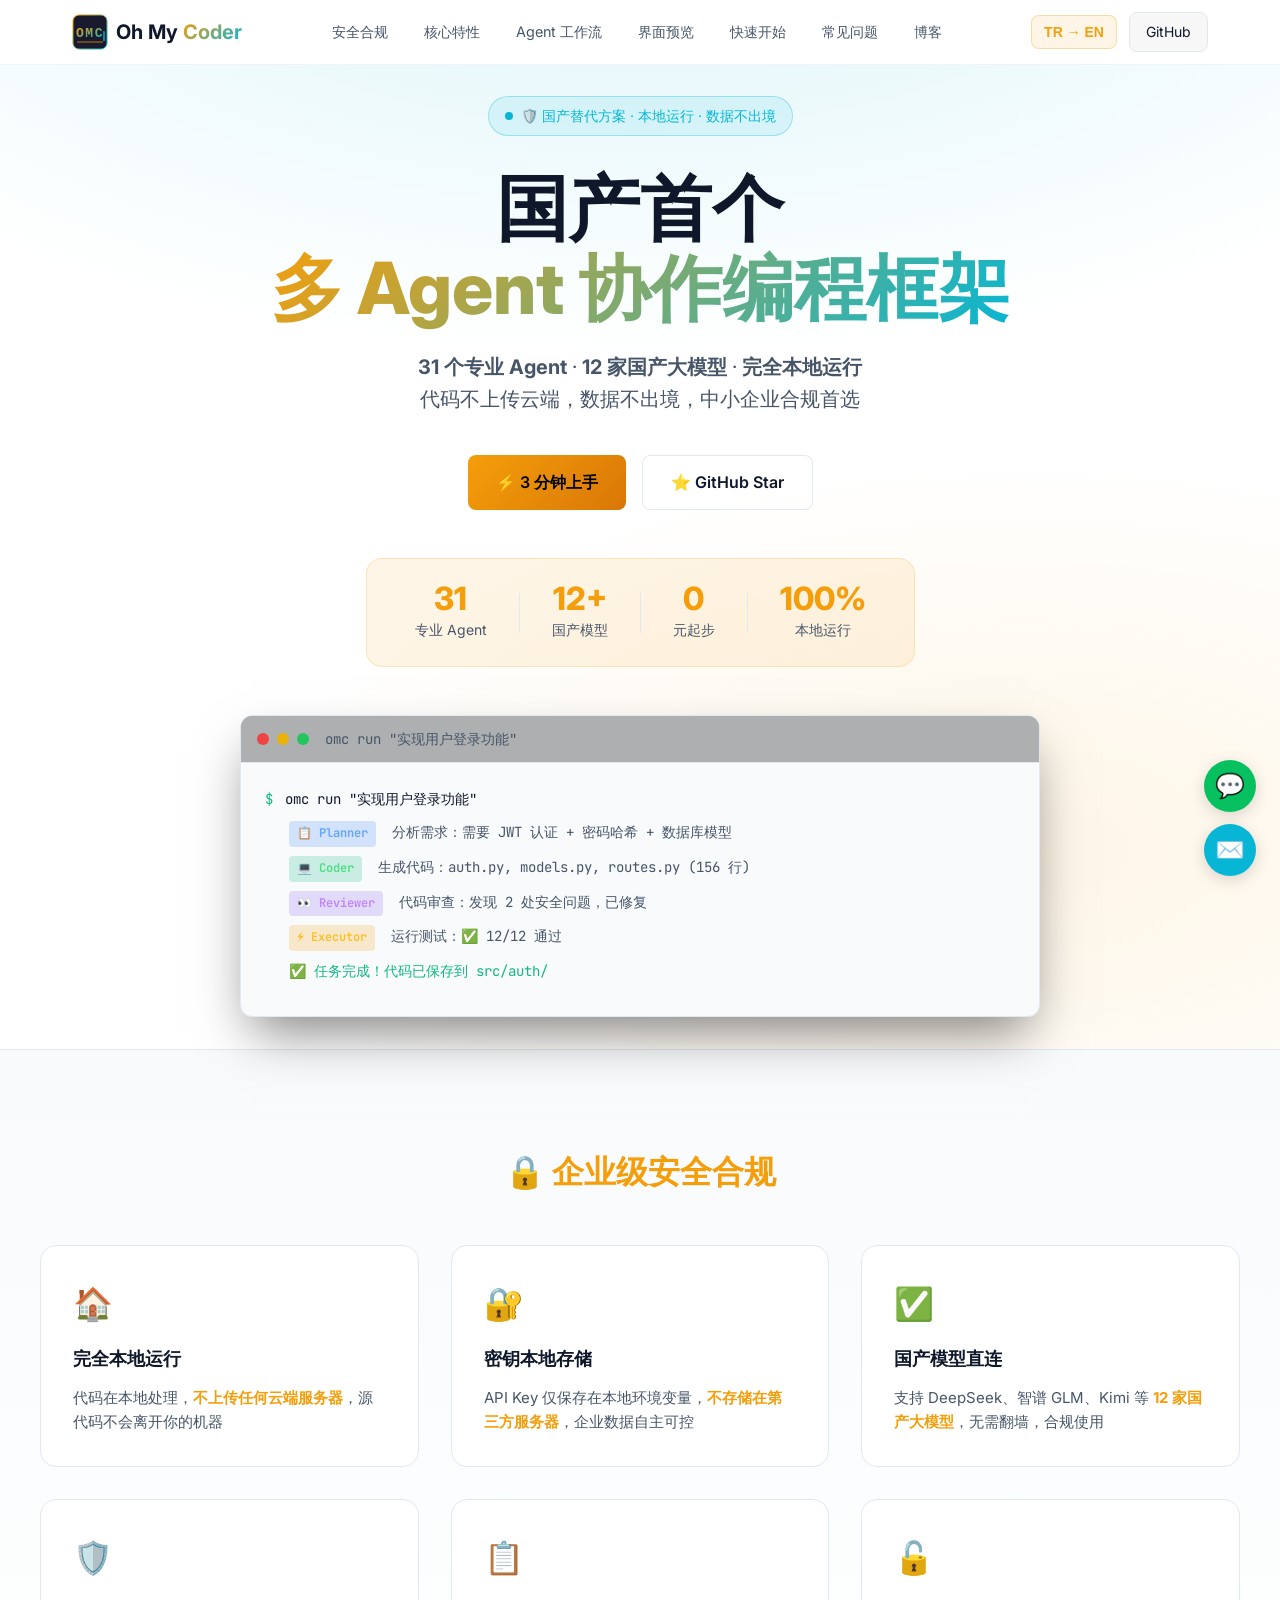
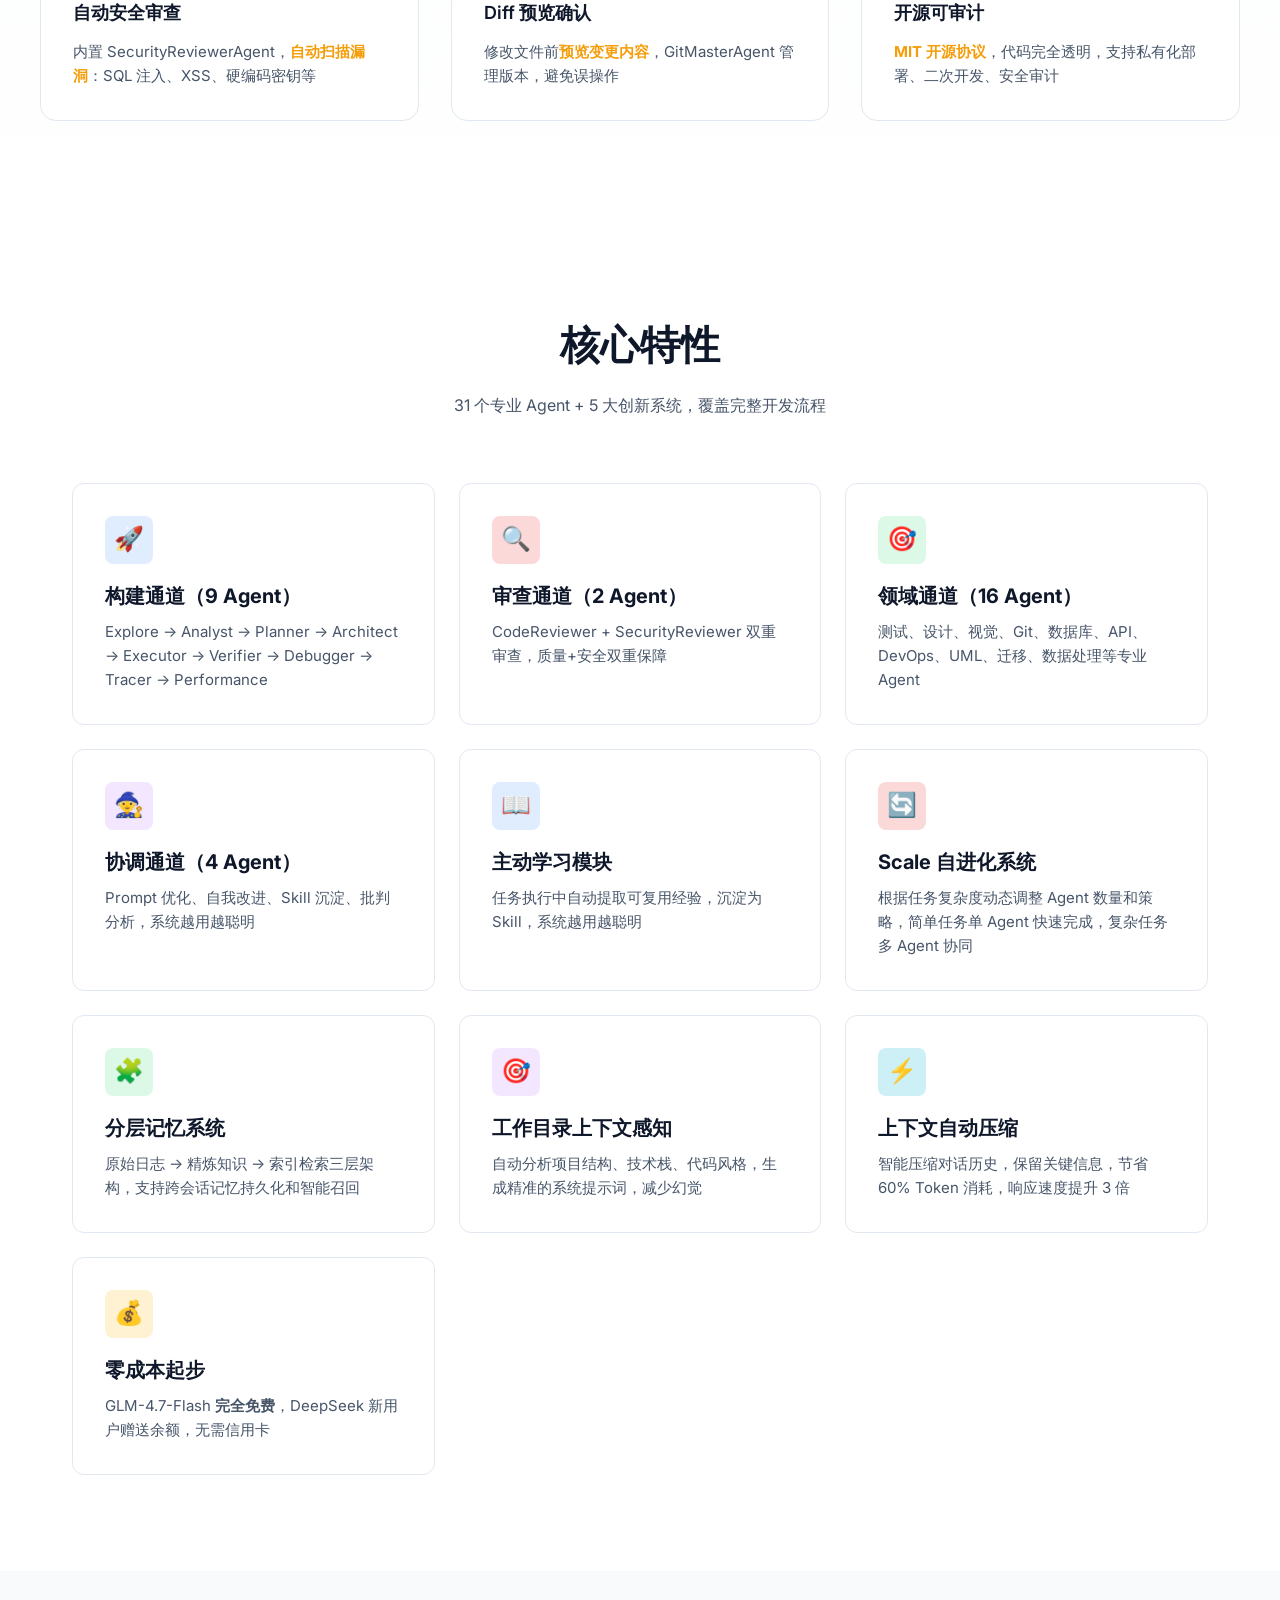
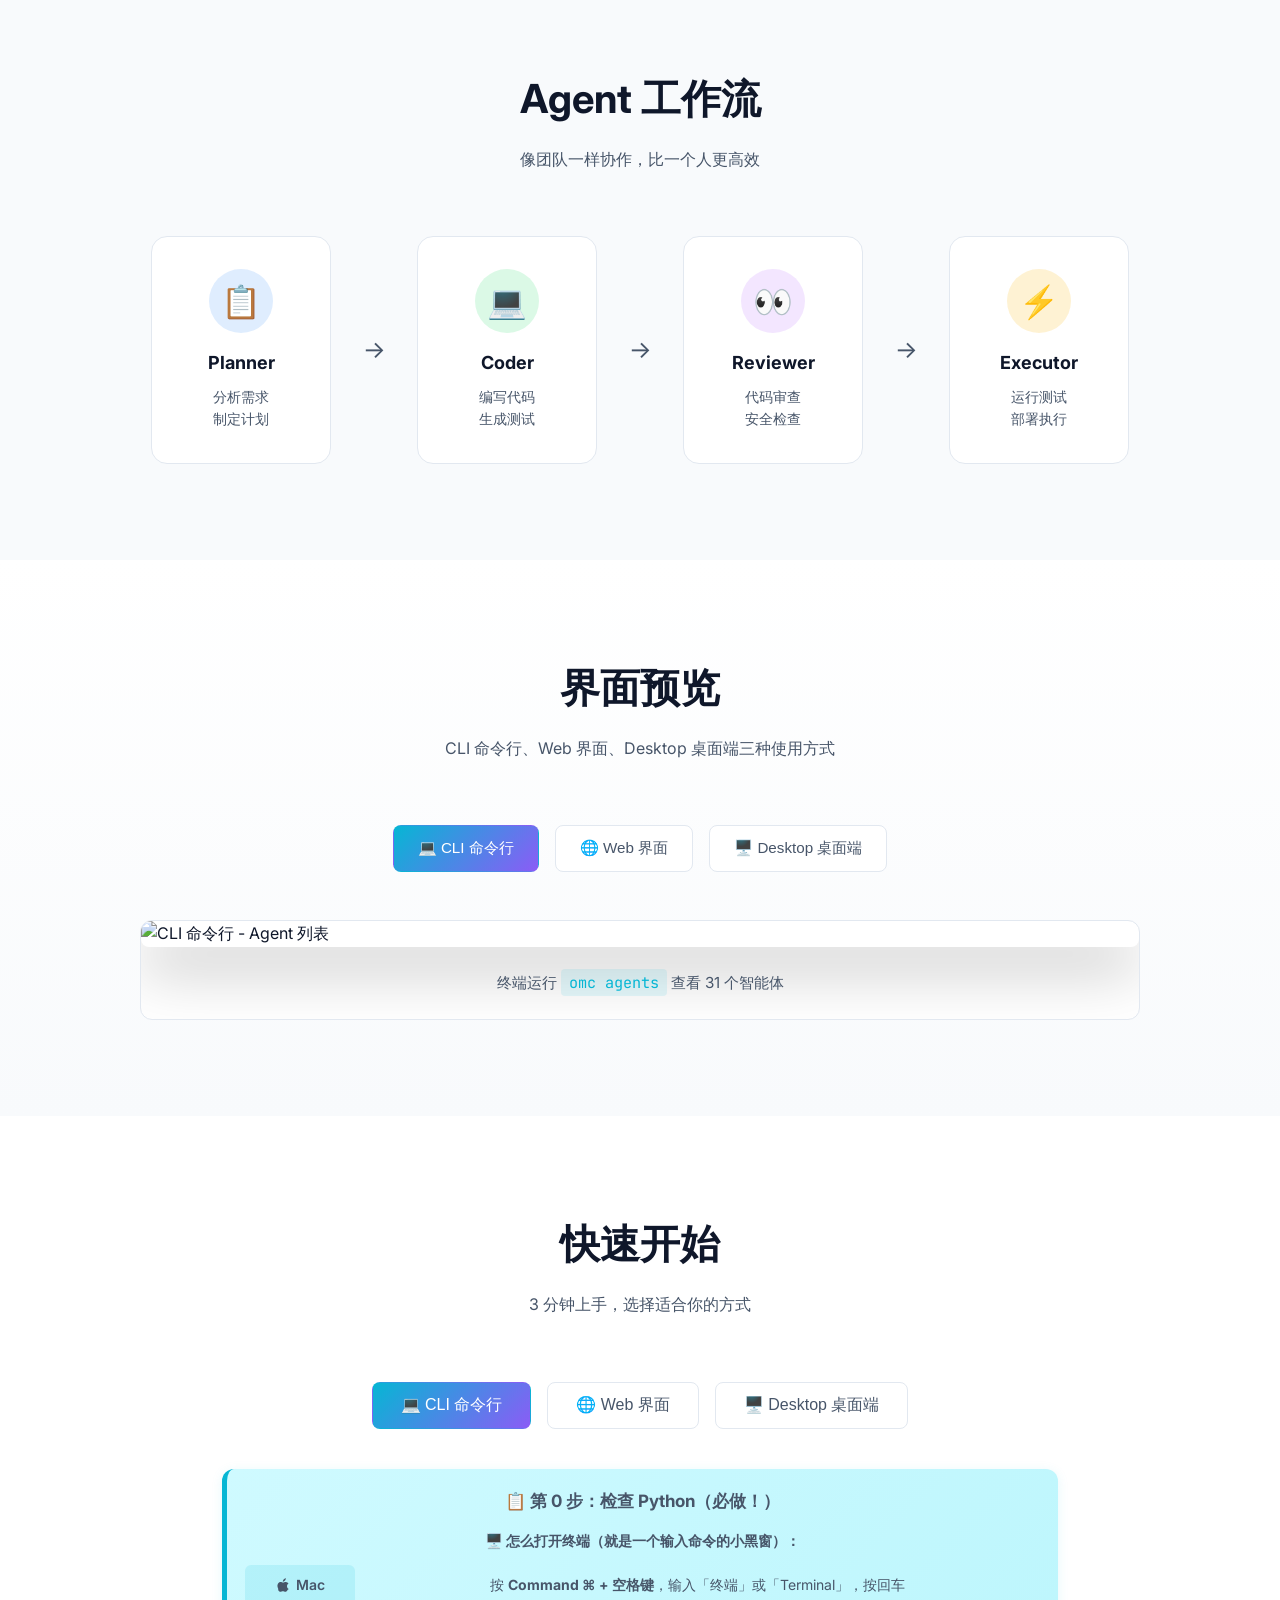
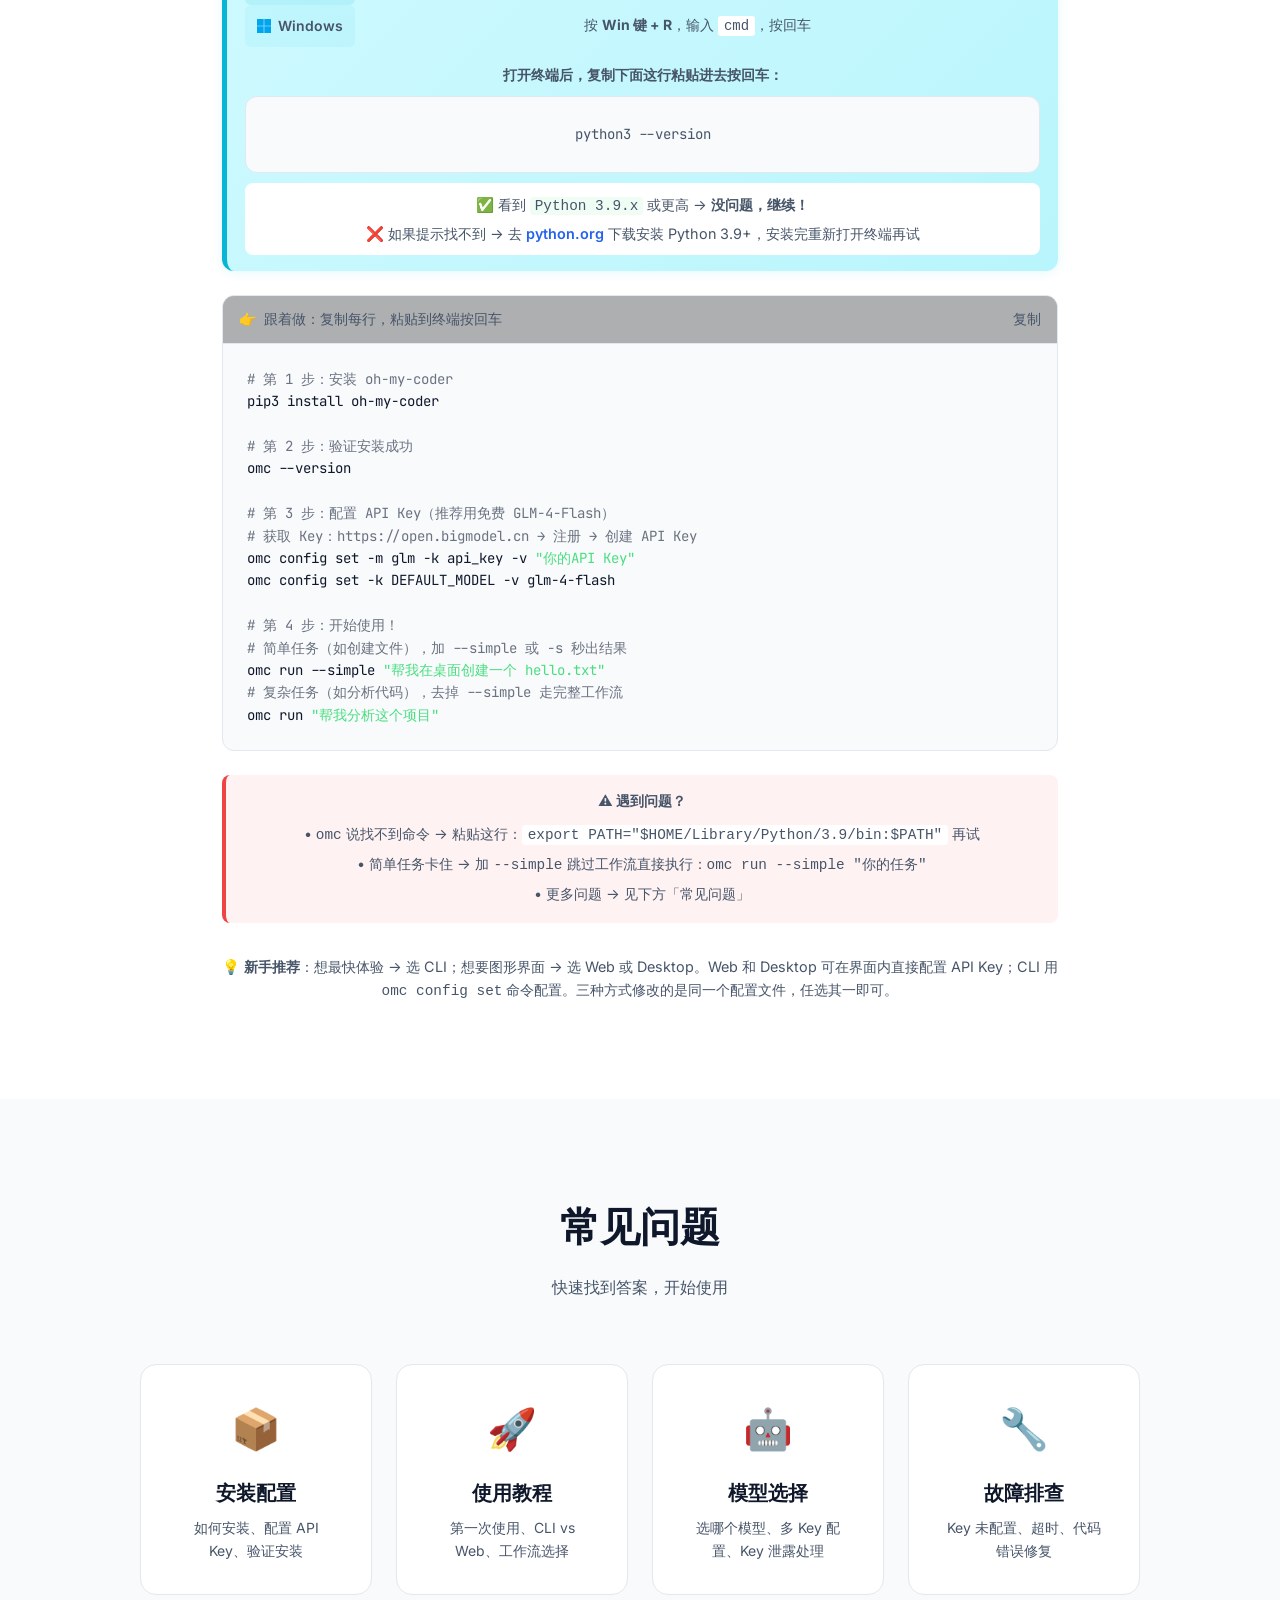
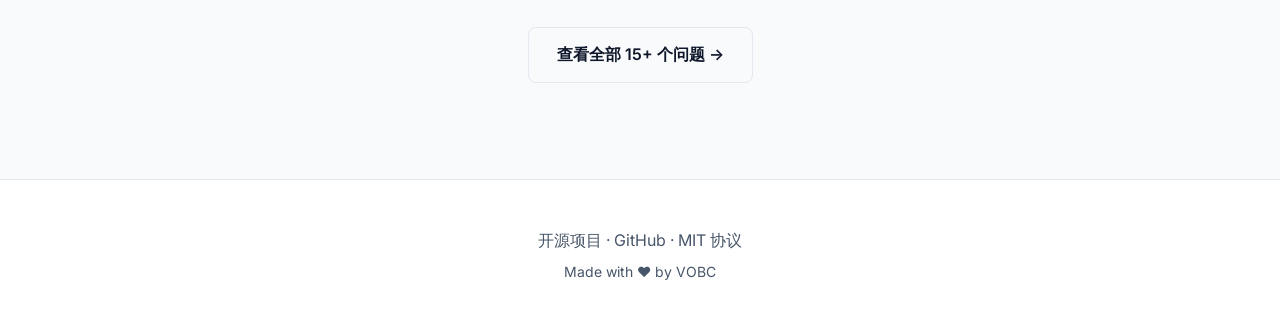
==== commit f1b22451: "feat: IP-based TR/EN language system with manual switch, desktop app + website" ====
--- a/website/index.html
+++ b/website/index.html
@@ -3,10 +3,11 @@
 <head>
     <meta charset="UTF-8">
     <meta name="viewport" content="width=device-width, initial-scale=1.0">
-    <title>Oh My Coder - AI Çoklu Agent İşbirliği Programlama Asistanı</title>
+    <title>Oh My Coder - AI 多 Agent 协作编程助手</title>
     <link rel="icon" type="image/svg+xml" href="assets/logo.svg">
     <link rel="preconnect" href="https://fonts.googleapis.com">
     <link href="https://fonts.googleapis.com/css2?family=JetBrains+Mono:wght@400;600;700&family=Inter:wght@400;500;600;700;800&display=swap" rel="stylesheet">
+    <link rel="stylesheet" href="i18n.css">
     <style>
         :root {
             --bg-primary: #ffffff;
@@ -852,16 +853,16 @@
                 <span>Oh My <span class="brand-highlight">Coder</span></span>
             </a>
             <div class="navbar-links">
-                <a href="#security">安全合规</a>
-                <a href="#features">核心特性</a>
-                <a href="#agents">Agent 工作流</a>
-                <a href="#screenshots">界面预览</a>
-                <a href="#quickstart">快速开始</a>
-                <a href="#faq">常见问题</a>
-                <a href="blog.html">博客</a>
+                <a href="#security" data-i18n="nav.security">安全合规</a>
+                <a href="#features" data-i18n="nav.features">核心特性</a>
+                <a href="#agents" data-i18n="nav.agents">Agent 工作流</a>
+                <a href="#screenshots" data-i18n="nav.screenshots">界面预览</a>
+                <a href="#quickstart" data-i18n="nav.quickstart">快速开始</a>
+                <a href="#faq" data-i18n="nav.faq">常见问题</a>
+                <a href="blog.html" data-i18n="nav.blog">博客</a>
             </div>
             <div class="navbar-actions">
-                <a href="https://github.com/VOBC/oh-my-coder" target="_blank" class="btn-github">
+                <a href="https://github.com/VOBC/oh-my-coder" target="_blank" class="btn-github" data-i18n="nav.github">
                     <svg width="20" height="20" viewBox="0 0 16 16" fill="currentColor"><path d="M8 0C3.58 0 0 3.58 0 8c0 3.54 2.29 6.53 5.47 7.59.4.07.55-.17.55-.38 0-.19-.01-.82-.01-1.49-2.01.37-2.53-.49-2.69-.94-.09-.23-.48-.94-.82-1.13-.28-.15-.68-.52-.01-.53.63-.01 1.08.58 1.23.82.72 1.21 1.87.87 2.33.66.07-.52.28-.87.51-1.07-1.78-.2-3.64-.89-3.64-3.95 0-.87.31-1.59.82-2.15-.08-.2-.36-1.02.08-2.12 0 0 .67-.21 2.2.82.64-.18 1.32-.27 2-.27.68 0 1.36.09 2 .27 1.53-1.04 2.2-.82 2.2-.82.44 1.1.16 1.92.08 2.12.51.56.82 1.27.82 2.15 0 3.07-1.87 3.75-3.65 3.95.29.25.54.73.54 1.48 0 1.07-.01 1.93-.01 2.2 0 .21.15.46.55.38A8.013 8.013 0 0016 8c0-4.42-3.58-8-8-8z"/></svg>
                     GitHub
                 </a>
@@ -872,20 +873,20 @@
 
     <!-- Hero -->
     <section class="hero">
-        <div class="hero-badge">🛡️ 国产替代方案 · 本地运行 · 数据不出境</div>
+        <div class="hero-badge" data-i18n="hero.badge">🛡️ 国产替代方案 · 本地运行 · 数据不出境</div>
         <h1>
-            国产首个<br>
-            <span class="highlight">多 Agent 协作编程框架</span>
+            <span data-i18n="hero.title1">国产首个</span><br>
+            <span class="highlight" data-i18n="hero.title2">多 Agent 协作编程框架</span>
         </h1>
         <p class="hero-subtitle">
-            <strong>31 个专业 Agent</strong> · <strong>12 家国产大模型</strong> · <strong>完全本地运行</strong><br>
-            代码不上传云端，数据不出境，中小企业合规首选
+            <span data-i18n-html="hero.subtitle1"><strong>31 个专业 Agent</strong> · <strong>12 家国产大模型</strong> · <strong>完全本地运行</strong></span><br>
+            <span data-i18n="hero.subtitle2">代码不上传云端，数据不出境，中小企业合规首选</span>
         </p>
         <div class="hero-buttons">
-            <a href="#quickstart" class="btn btn-primary">
+            <a href="#quickstart" class="btn btn-primary" data-i18n="hero.btn.start">
                 <span>⚡</span> 3 分钟上手
             </a>
-            <a href="https://github.com/vobc/oh-my-coder" class="btn btn-secondary" target="_blank">
+            <a href="https://github.com/vobc/oh-my-coder" class="btn btn-secondary" target="_blank" data-i18n="hero.btn.github">
                 <span>⭐</span> GitHub Star
             </a>
         </div>
@@ -894,22 +895,22 @@
         <div class="stats-bar">
             <div class="stat-item">
                 <div class="stat-number">31</div>
-                <div class="stat-label">专业 Agent</div>
+                <div class="stat-label" data-i18n="stat.agents">专业 Agent</div>
             </div>
             <div class="stat-divider"></div>
             <div class="stat-item">
                 <div class="stat-number">12+</div>
-                <div class="stat-label">国产模型</div>
+                <div class="stat-label" data-i18n="stat.models">国产模型</div>
             </div>
             <div class="stat-divider"></div>
             <div class="stat-item">
                 <div class="stat-number">0</div>
-                <div class="stat-label">元起步</div>
+                <div class="stat-label" data-i18n="stat.cost">元起步</div>
             </div>
             <div class="stat-divider"></div>
             <div class="stat-item">
                 <div class="stat-number">100%</div>
-                <div class="stat-label">本地运行</div>
+                <div class="stat-label" data-i18n="stat.local">本地运行</div>
             </div>
         </div>
 
@@ -1000,8 +1001,8 @@
 
     <!-- Features -->
     <section class="features" id="features">
-        <h2 class="section-title">核心特性</h2>
-        <p class="section-subtitle">31 个专业 Agent + 5 大创新系统，覆盖完整开发流程</p>
+        <h2 class="section-title" data-i18n="features.title">核心特性</h2>
+        <p class="section-subtitle" data-i18n="features.subtitle">31 个专业 Agent + 5 大创新系统，覆盖完整开发流程</p>
         
         <div class="features-grid">
             <div class="feature-card">
@@ -1060,8 +1061,8 @@
     <!-- Agents -->
     <section class="agents-section" id="agents">
         <div class="agents-container">
-            <h2 class="section-title">Agent 工作流</h2>
-            <p class="section-subtitle">像团队一样协作，比一个人更高效</p>
+            <h2 class="section-title" data-i18n="agents.title">Agent 工作流</h2>
+            <p class="section-subtitle" data-i18n="agents.subtitle">像团队一样协作，比一个人更高效</p>
             
             <div class="agents-visual">
                 <div class="agent-node planner">
@@ -1565,34 +1566,34 @@
 
     <!-- FAQ Preview -->
     <section class="faq-preview" id="faq">
-        <h2 class="section-title">常见问题</h2>
-        <p class="section-subtitle">快速找到答案，开始使用</p>
+        <h2 class="section-title" data-i18n="faq.title">常见问题</h2>
+        <p class="section-subtitle" data-i18n="faq.subtitle">快速找到答案，开始使用</p>
 
         <div class="faq-grid">
             <a href="faq.html#install" class="faq-card">
                 <div class="faq-icon-large">📦</div>
-                <h3>安装配置</h3>
-                <p>如何安装、配置 API Key、验证安装</p>
+                <h3 data-i18n="faq.install.title">安装配置</h3>
+                <p data-i18n="faq.install.desc">如何安装、配置 API Key、验证安装</p>
             </a>
             <a href="faq.html#usage" class="faq-card">
                 <div class="faq-icon-large">🚀</div>
-                <h3>使用教程</h3>
-                <p>第一次使用、CLI vs Web、工作流选择</p>
+                <h3 data-i18n="faq.usage.title">使用教程</h3>
+                <p data-i18n="faq.usage.desc">第一次使用、CLI vs Web、工作流选择</p>
             </a>
             <a href="faq.html#model" class="faq-card">
                 <div class="faq-icon-large">🤖</div>
-                <h3>模型选择</h3>
-                <p>选哪个模型、多 Key 配置、Key 泄露处理</p>
+                <h3 data-i18n="faq.model.title">模型选择</h3>
+                <p data-i18n="faq.model.desc">选哪个模型、多 Key 配置、Key 泄露处理</p>
             </a>
             <a href="faq.html#trouble" class="faq-card">
                 <div class="faq-icon-large">🔧</div>
-                <h3>故障排查</h3>
-                <p>Key 未配置、超时、代码错误修复</p>
+                <h3 data-i18n="faq.trouble.title">故障排查</h3>
+                <p data-i18n="faq.trouble.desc">Key 未配置、超时、代码错误修复</p>
             </a>
         </div>
 
         <div style="text-align: center; margin-top: 2rem;">
-            <a href="faq.html" class="btn btn-secondary">查看全部 15+ 个问题 →</a>
+            <a href="faq.html" class="btn btn-secondary" data-i18n="faq.more">查看全部 15+ 个问题 →</a>
         </div>
     </section>
 
@@ -1614,8 +1615,8 @@
     </div>
 
     <footer>
-        <p>开源项目 · <a href="https://github.com/vobc/oh-my-coder">GitHub</a> · MIT 协议</p>
-        <p style="margin-top: 0.5rem; font-size: 0.875rem;">Made with ❤️ by VOBC</p>
+        <p data-i18n="footer.text">开源项目 · <a href="https://github.com/vobc/oh-my-coder">GitHub</a> · MIT 协议</p>
+        <p style="margin-top: 0.5rem; font-size: 0.875rem;" data-i18n="footer.author">Made with ❤️ by VOBC</p>
     </footer>
 
     <script>
@@ -1637,6 +1638,12 @@
             document.querySelectorAll('.contact-btn').forEach(b => b.classList.remove('active'));
         });
 
+        // Load i18n script
+        var script = document.createElement('script');
+        script.src = 'i18n.js';
+        script.async = true;
+        document.head.appendChild(script);
+
         // Copy code
         function copyCode(btn) {
             const code = btn.closest('.code-block').querySelector('.code-content').innerText;
--- a/website/i18n.css
+++ b/website/i18n.css
@@ -0,0 +1,30 @@
+/* website/i18n.css - Styles for language switch button */
+
+.lang-switch-btn {
+  display: inline-flex;
+  align-items: center;
+  gap: 0.25rem;
+  padding: 0.5rem 0.75rem;
+  background: rgba(245, 158, 11, 0.1);
+  border: 1px solid rgba(245, 158, 11, 0.3);
+  border-radius: 0.5rem;
+  color: var(--accent-amber);
+  font-size: 0.875rem;
+  font-weight: 600;
+  cursor: pointer;
+  transition: all 0.2s;
+  white-space: nowrap;
+}
+
+.lang-switch-btn:hover {
+  background: rgba(245, 158, 11, 0.2);
+  border-color: var(--accent-amber);
+  transform: translateY(-1px);
+}
+
+@media (max-width: 768px) {
+  .lang-switch-btn {
+    font-size: 0.75rem;
+    padding: 0.4rem 0.6rem;
+  }
+}
